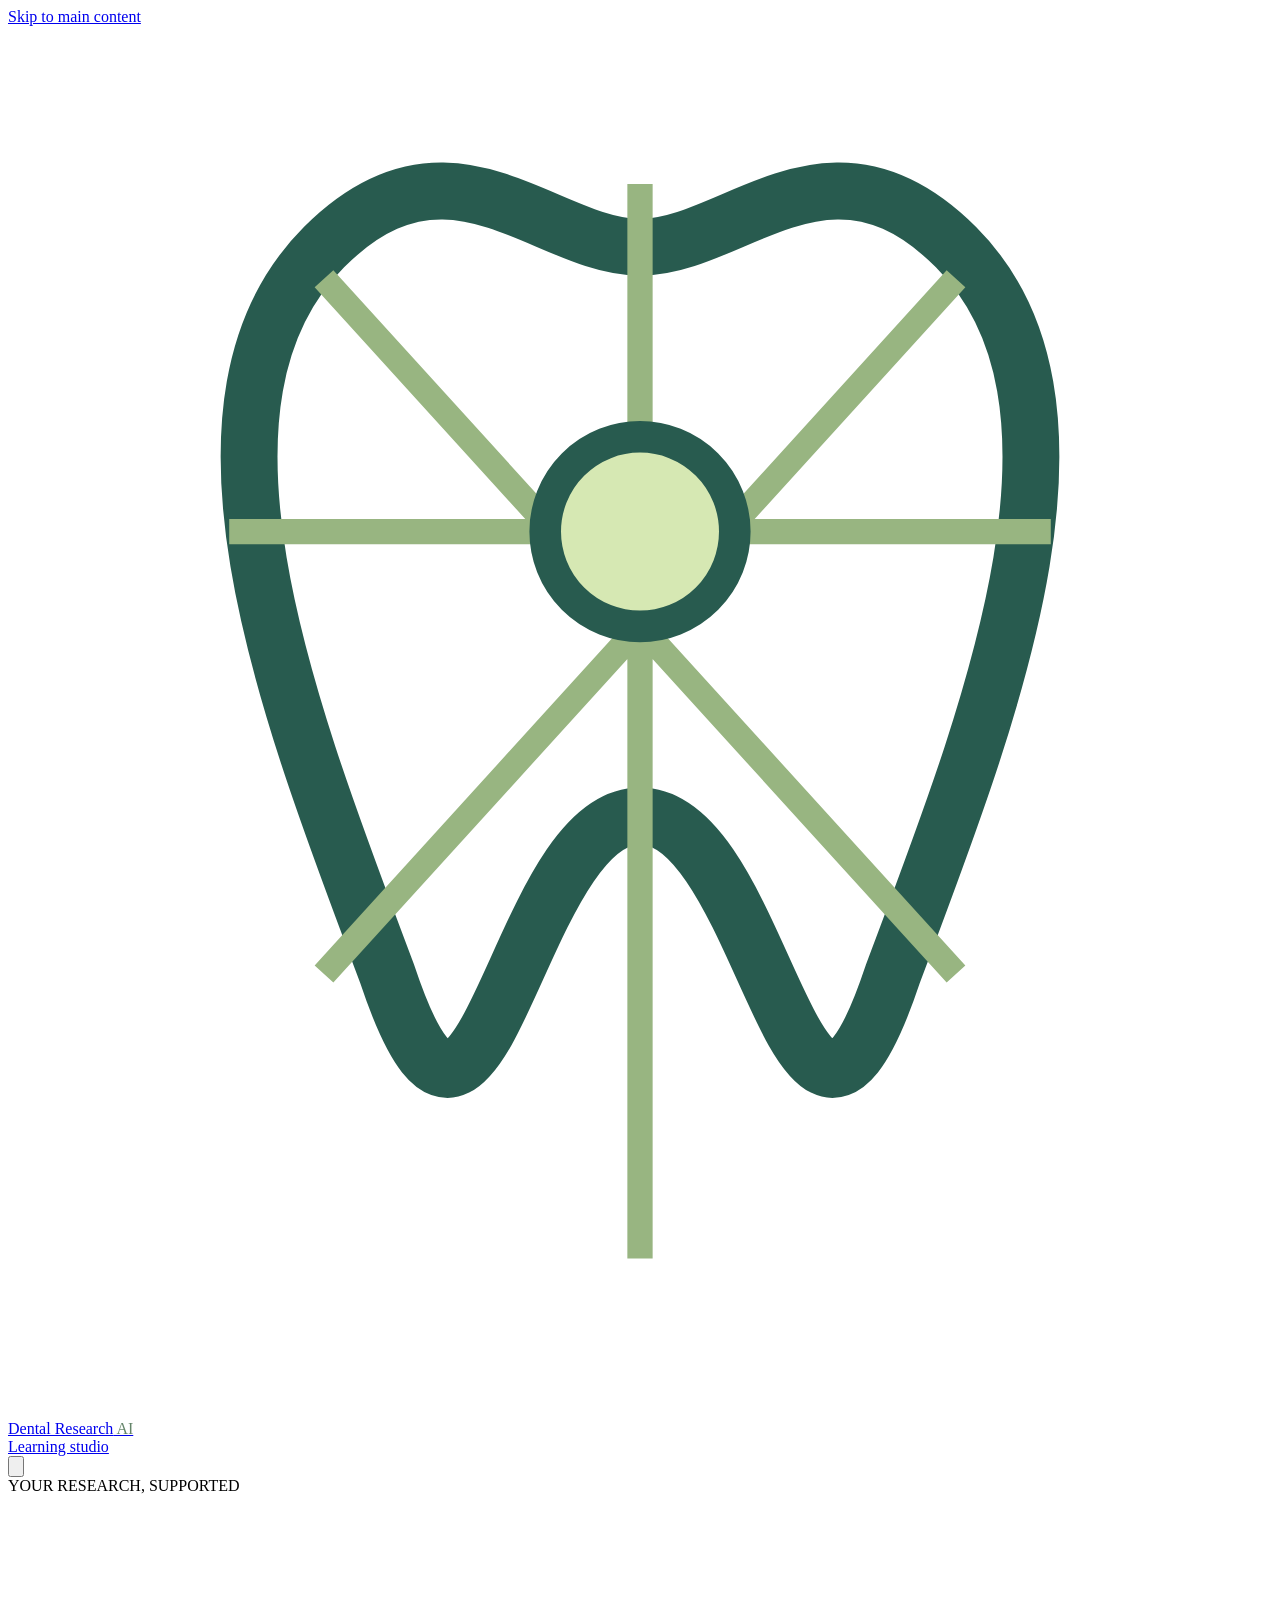
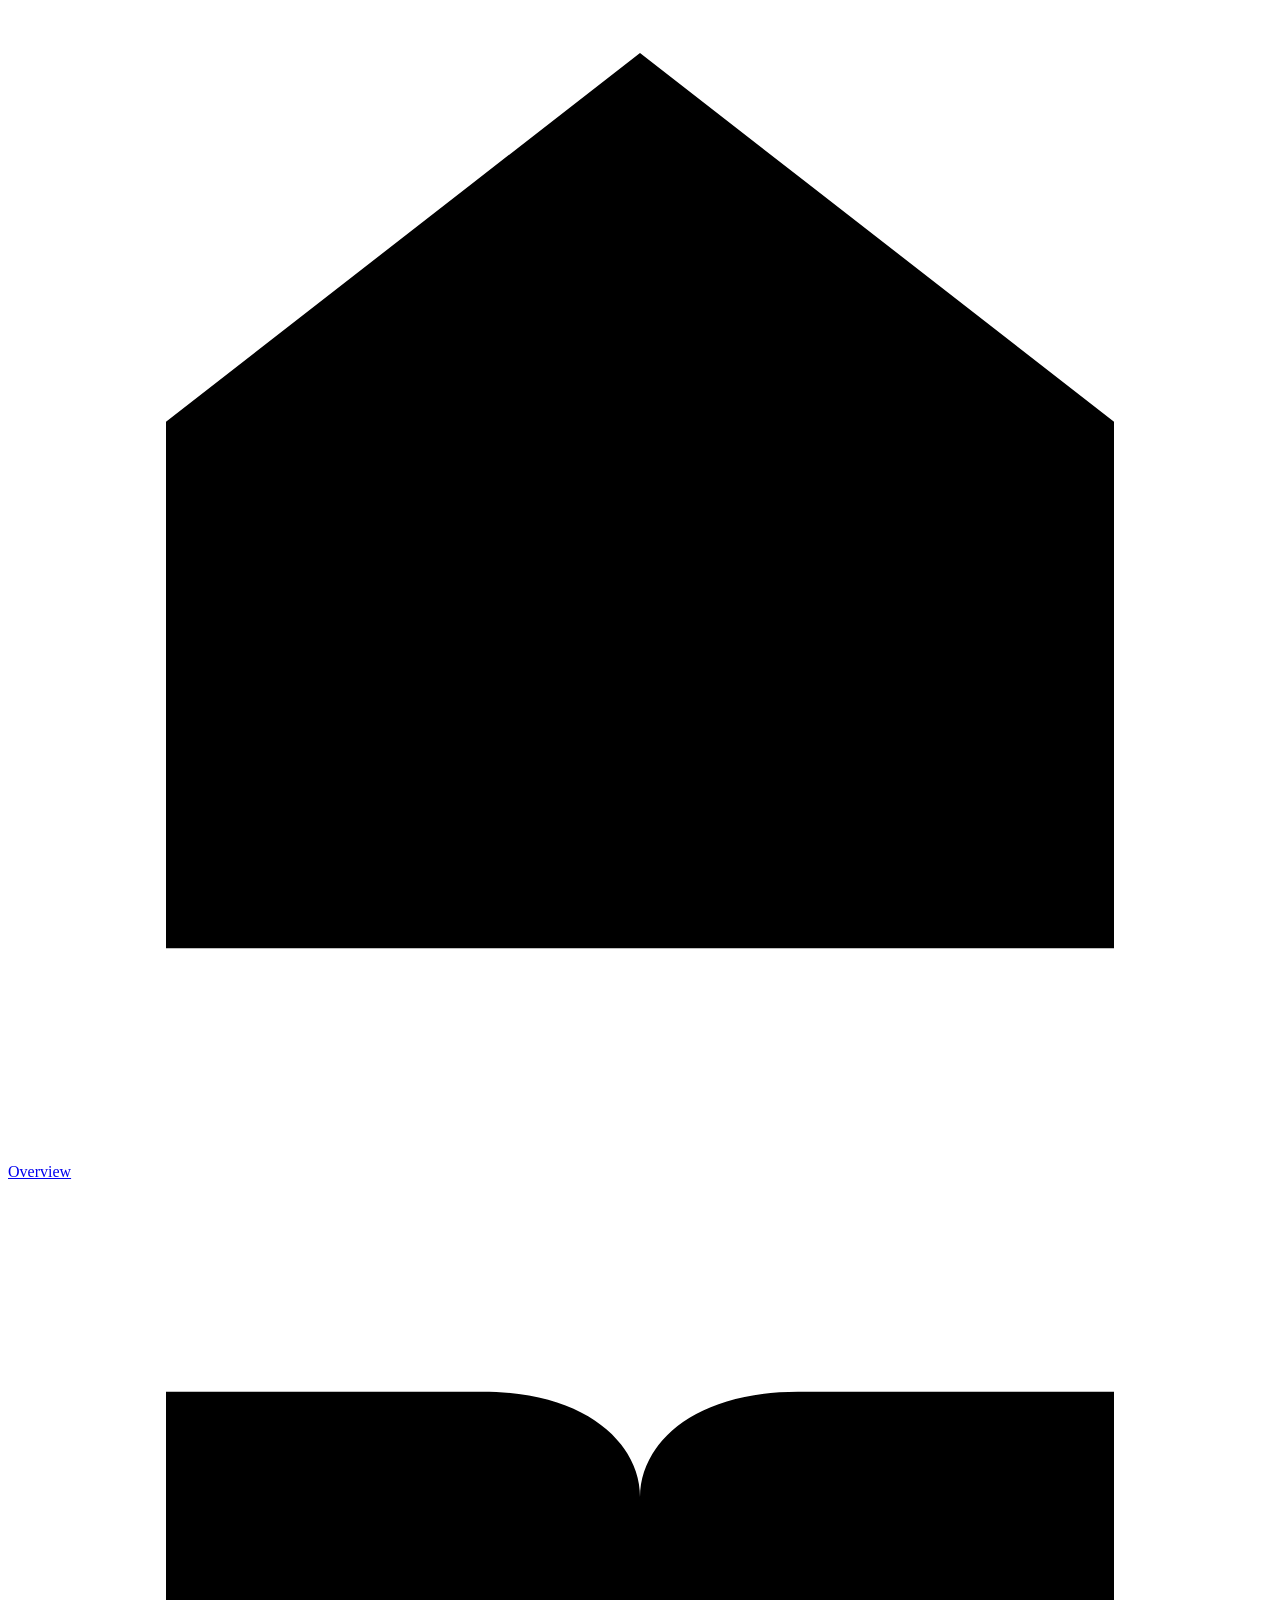
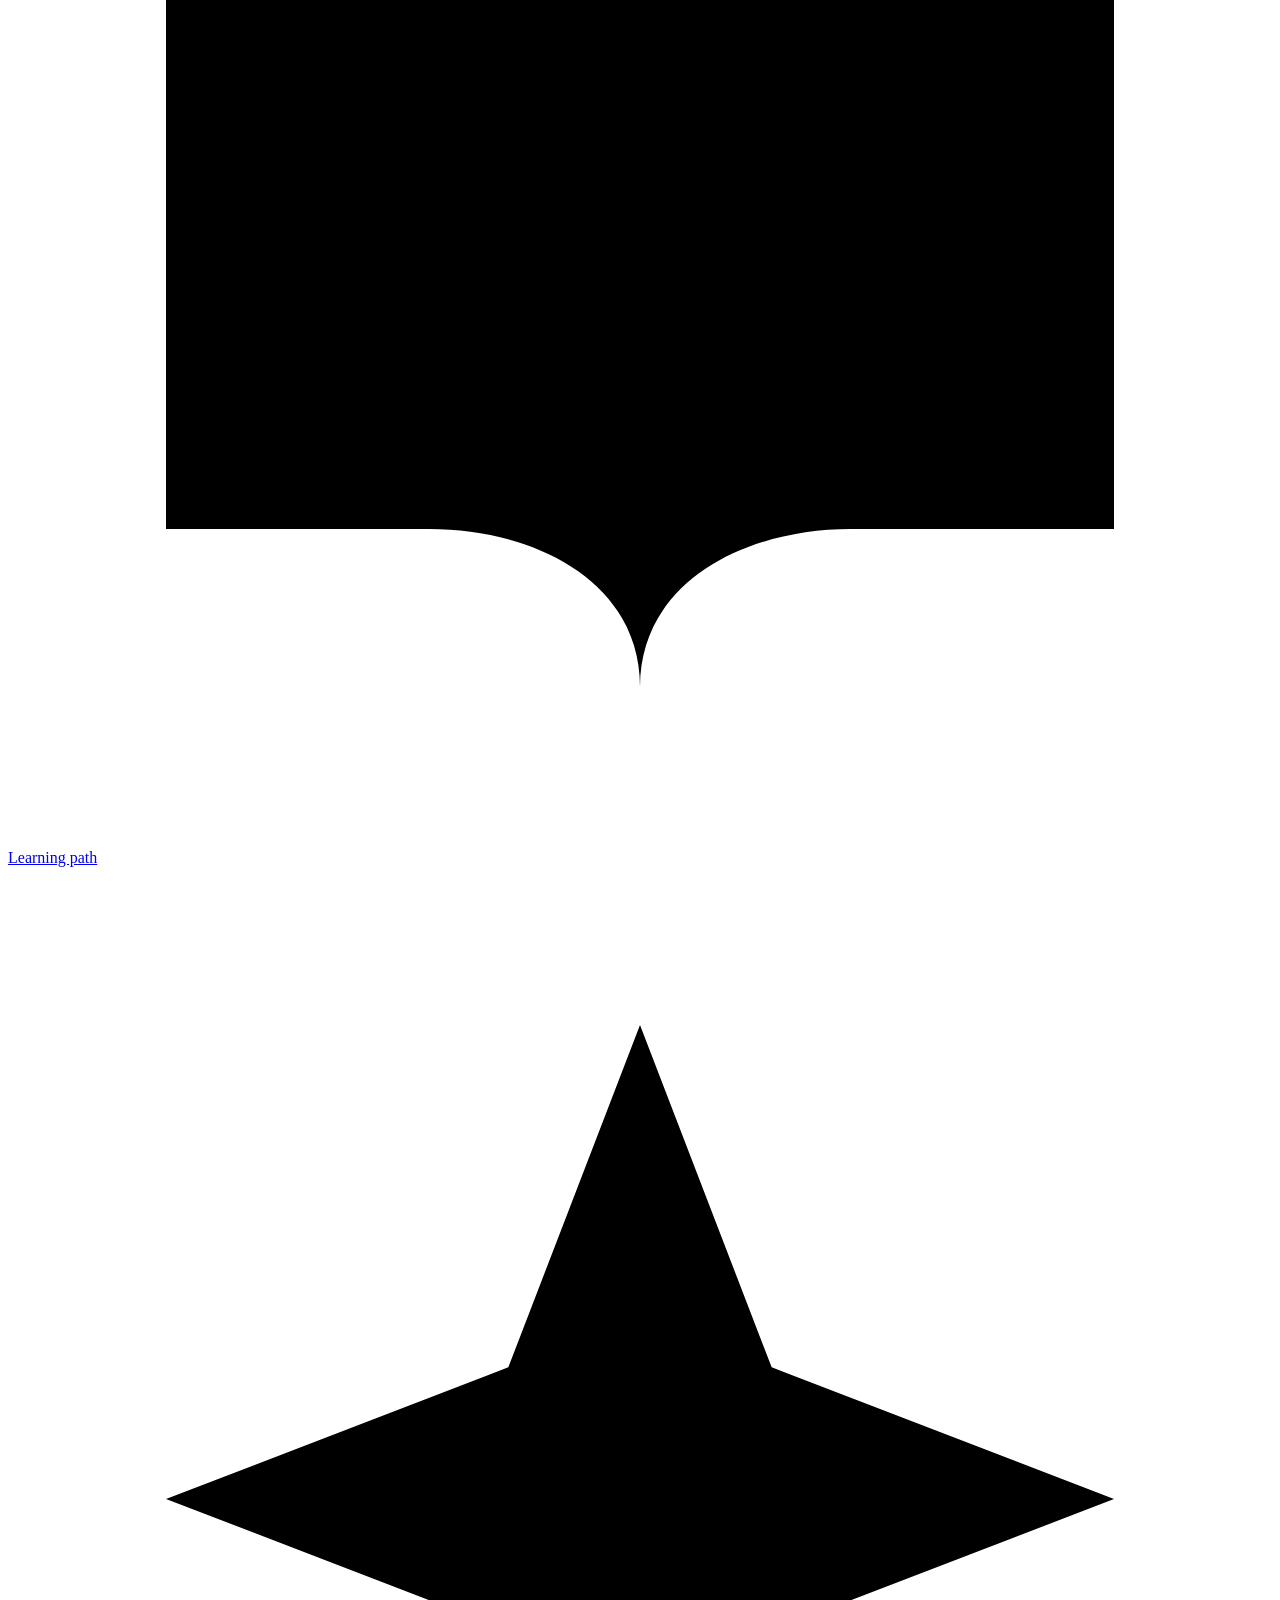
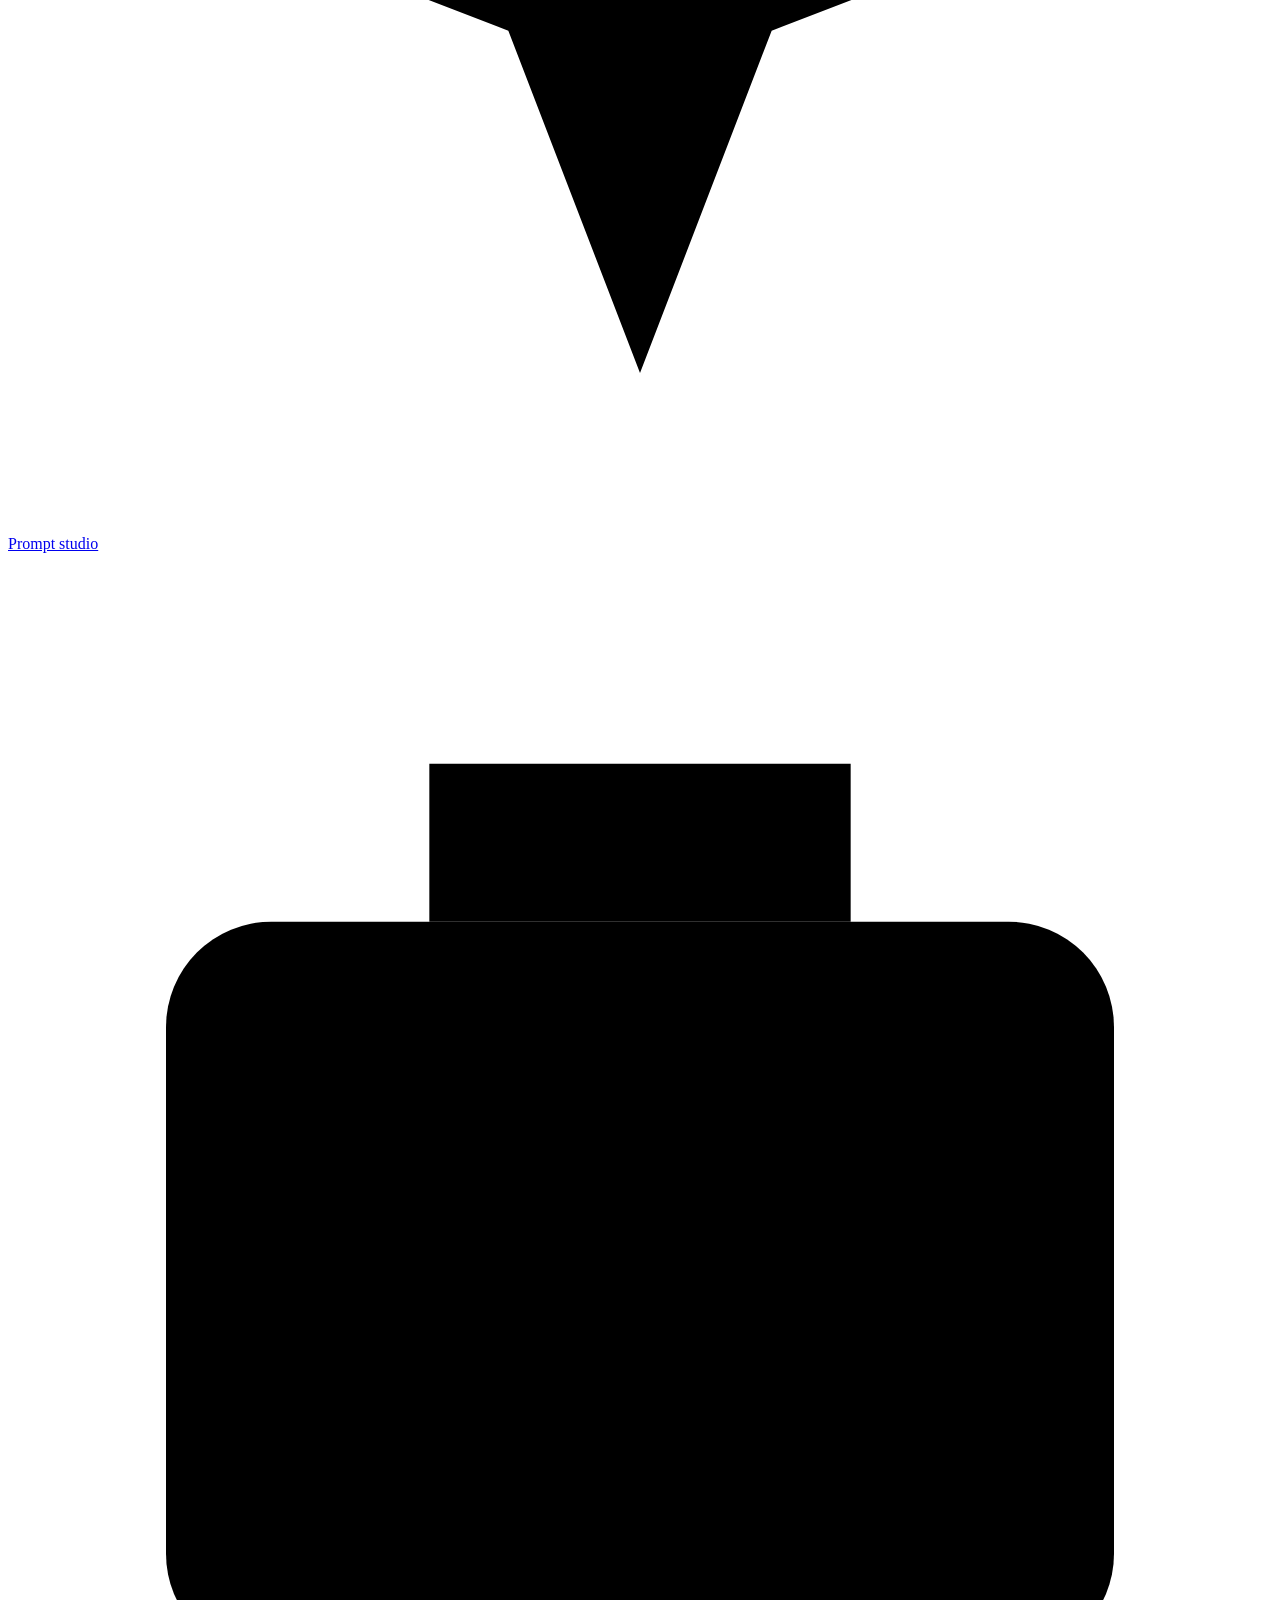
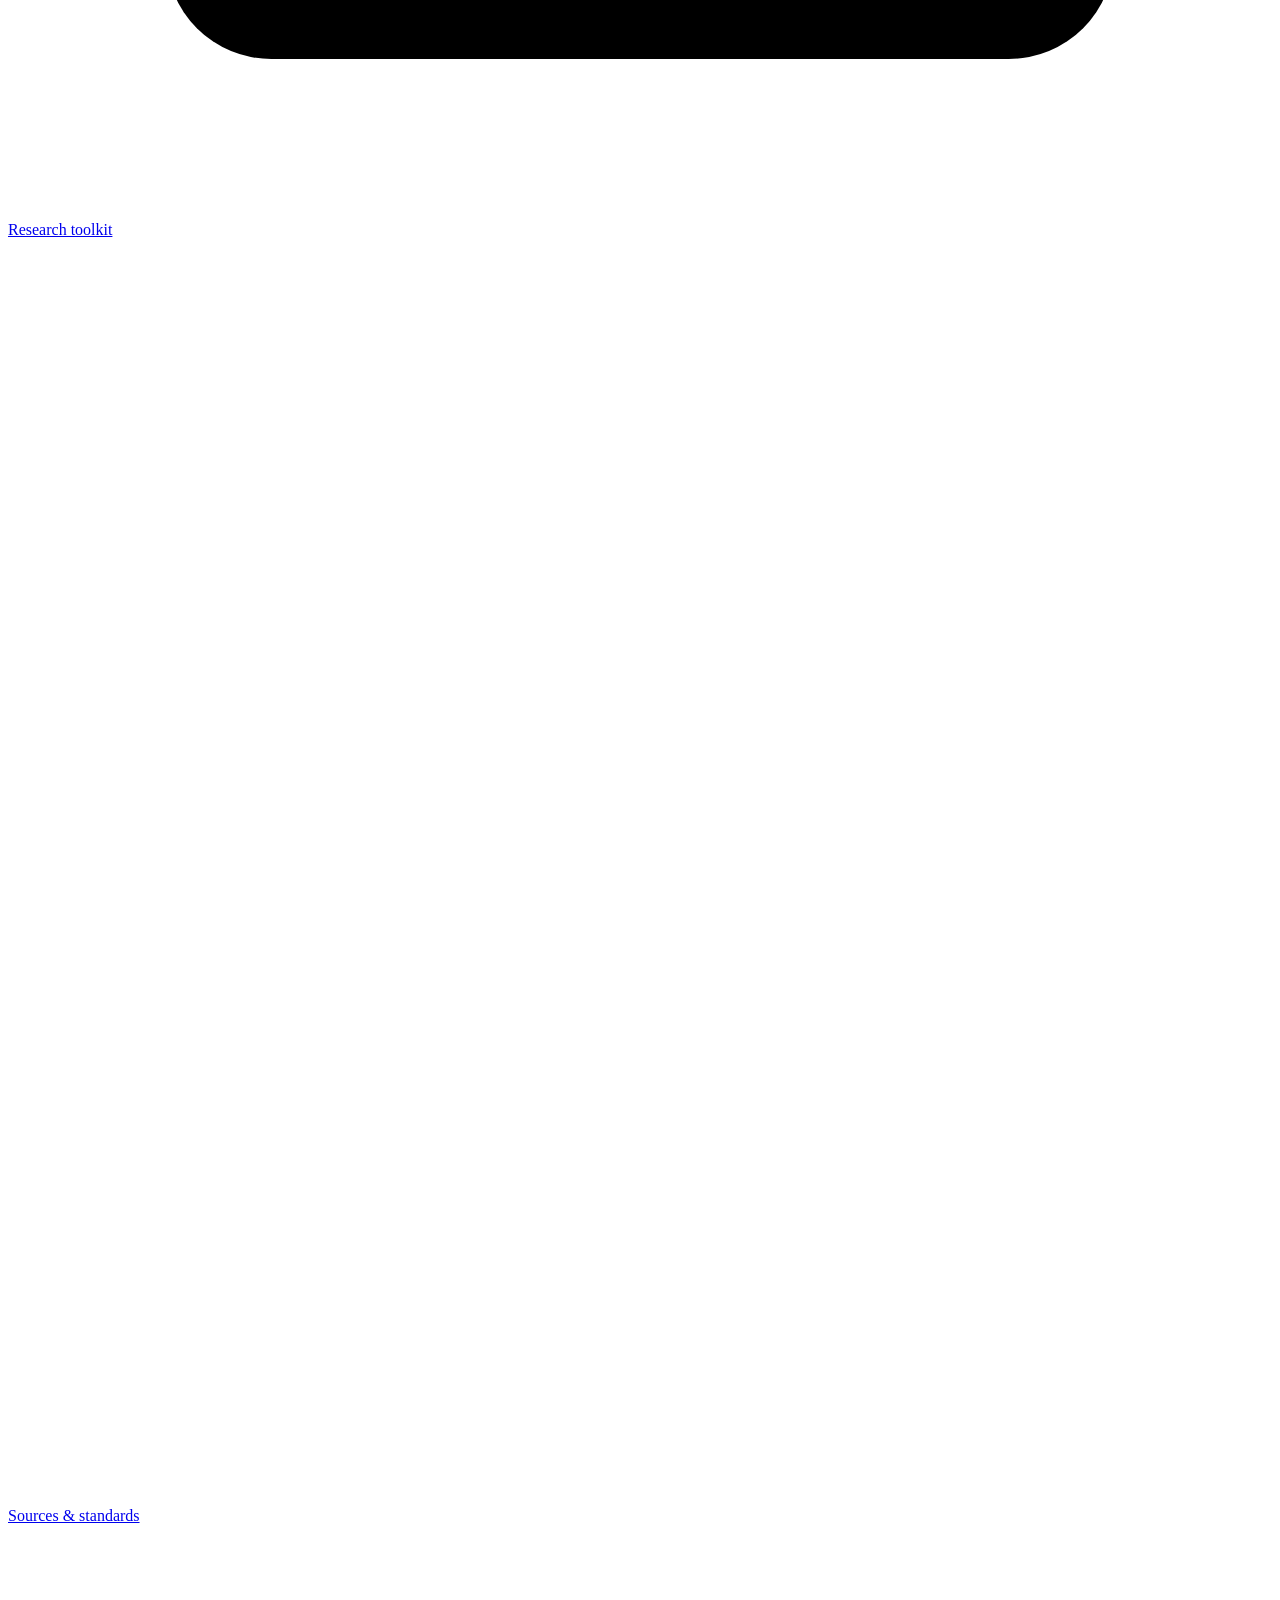
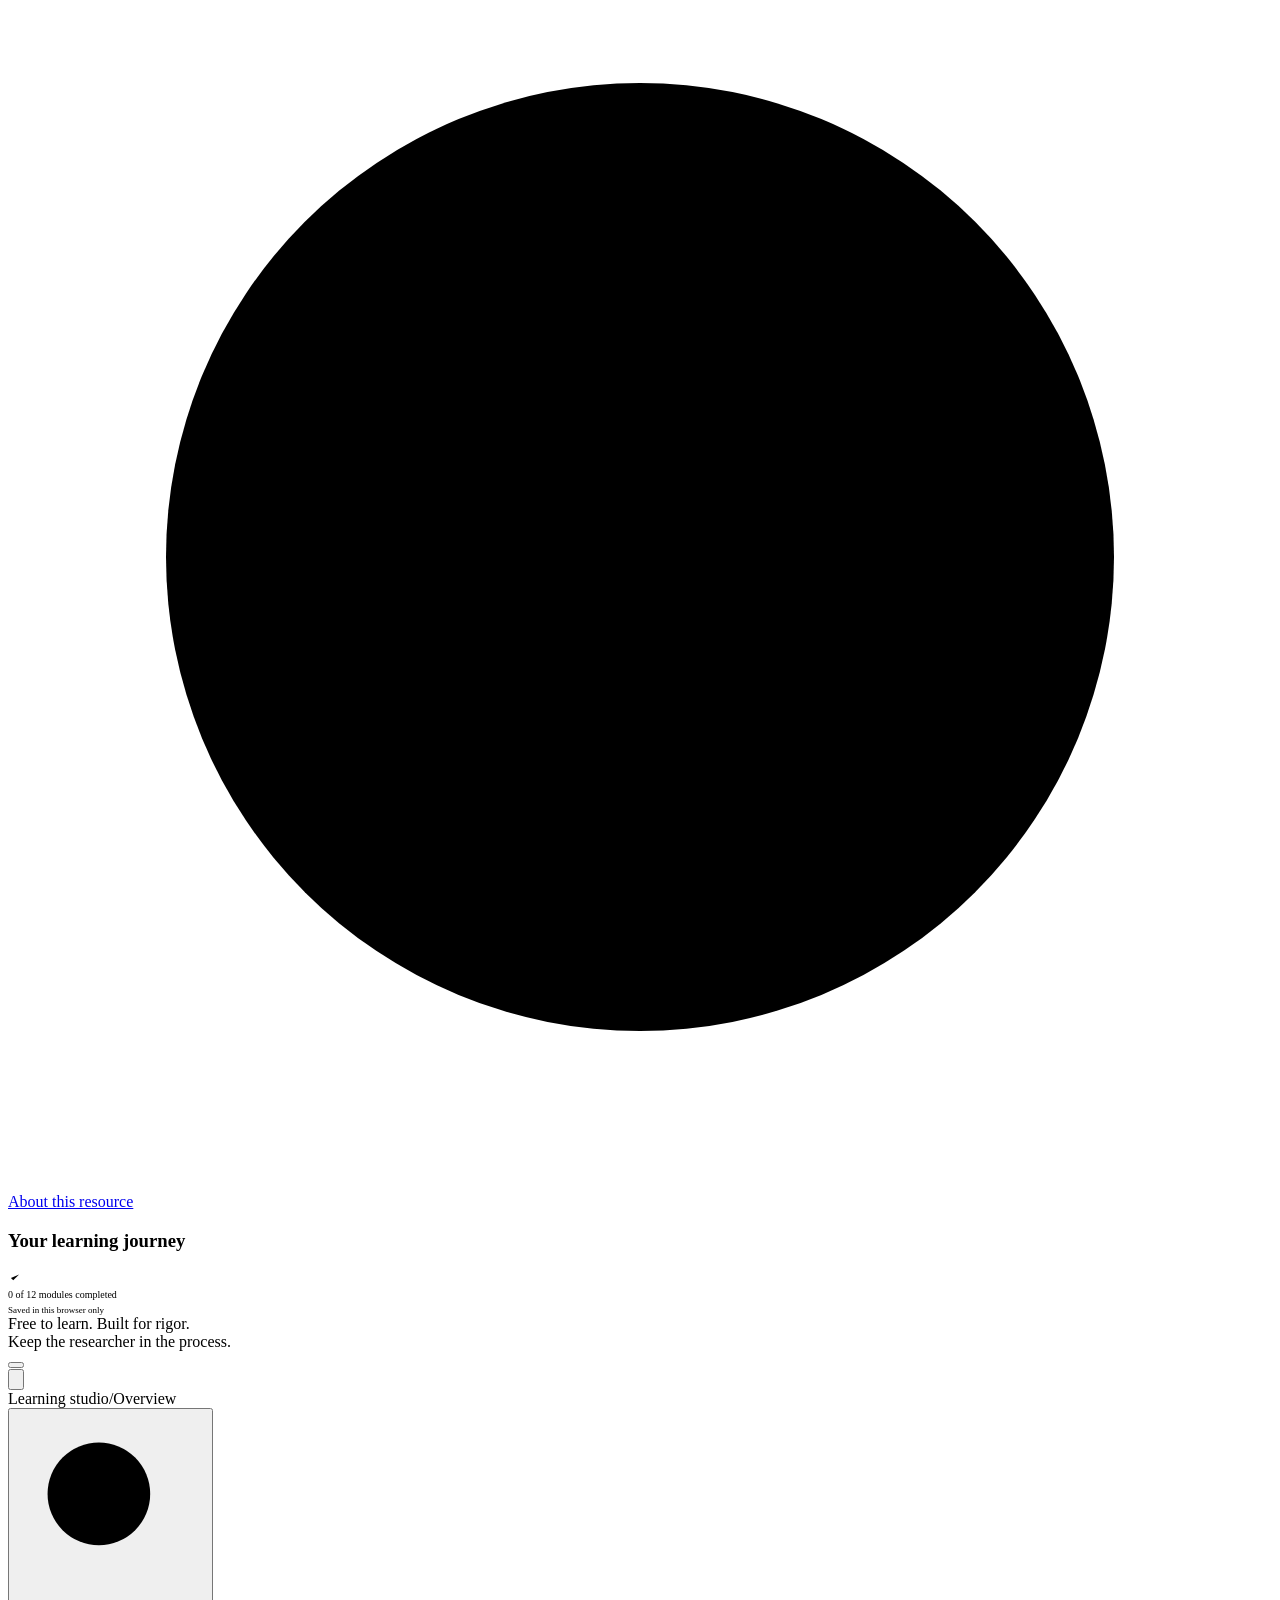
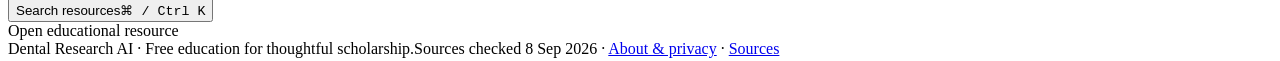
==== src/shell.html @ 7ae80bbe "Publish Dental Research AI learning website" ====
<!doctype html>
<html lang="en">
<head>
<meta charset="utf-8">
<meta name="viewport" content="width=device-width, initial-scale=1">
<meta name="description" content="Free practical education for dental researchers using AI responsibly: proposals, evidence, statistics, manuscripts, figures, publication, and conference presentations.">
<meta name="theme-color" content="#183e40">
<meta name="referrer" content="no-referrer">
<meta http-equiv="Content-Security-Policy" content="default-src 'none'; script-src 'unsafe-inline'; style-src 'unsafe-inline'; img-src data:; connect-src 'none'; font-src 'none'; object-src 'none'; base-uri 'none'; form-action 'none'">
<title>Dental Research AI · Free Research Learning</title>
<link rel="icon" href="data:image/svg+xml,%3Csvg xmlns='http://www.w3.org/2000/svg' viewBox='0 0 40 40'%3E%3Crect width='40' height='40' rx='10' fill='%23183e40'/%3E%3Cpath d='M11 10c4-4 6 0 9 0s5-4 9 0c4 5 0 13-2 19-2 6-4-4-7-4s-5 10-7 4c-2-6-6-14-2-19Z' fill='none' stroke='%23d6e8b3' stroke-width='2'/%3E%3C/svg%3E">
<style>/* SITE_STYLES */</style>
</head>
<body>
<a class="skip" href="#main">Skip to main content</a>
<aside class="sidebar" id="sidebar" aria-label="Main navigation">
 <div class="row between"><a class="brand" href="#home" aria-label="Dental Research AI home"><span class="brand-mark" aria-hidden="true"><svg viewBox="0 0 40 44" fill="none"><path d="M10 7c4-4 7 0 10 0s6-4 10 0c5 5 1 15-2 23-3 9-4-5-8-5s-5 14-8 5C9 22 5 12 10 7Z" stroke="#285b4f" stroke-width="1.8"/><path d="M7 16h26M20 5v34M10 8l20 22M30 8 10 30" stroke="#98b581" stroke-width=".8"/><circle cx="20" cy="16" r="3" fill="#d6e8b3" stroke="#285b4f" stroke-width="1"/></svg></span><span class="brand-name">Dental Research<span style="color:#638469"> AI</span><span class="brand-sub" style="display:block">Learning studio</span></span></a><button id="mobile-close" class="mobile-toggle" aria-label="Close navigation" style="align-self:start"><svg class="icon" viewBox="0 0 24 24" aria-hidden="true"><path d="m5 5 14 14M5 19 19 5"/></svg></button></div>
 <div class="nav-title">YOUR RESEARCH, SUPPORTED</div>
 <nav>
  <a class="nav-link" href="#home" data-page="home"><svg class="icon" viewBox="0 0 24 24" aria-hidden="true"><path d="m3 10 9-7 9 7v10H3zM9 20v-7h6v7"/></svg>Overview</a>
  <a class="nav-link" href="#learn" data-page="learn"><svg class="icon" viewBox="0 0 24 24" aria-hidden="true"><path d="M3 4h6c2 0 3 1 3 2v15c0-2-2-3-4-3H3zm18 0h-6c-2 0-3 1-3 2v15c0-2 2-3 4-3h5z"/></svg>Learning path</a>
  <a class="nav-link" href="#prompts" data-page="prompts"><svg class="icon" viewBox="0 0 24 24" aria-hidden="true"><path d="m12 3 2.5 6.5L21 12l-6.5 2.5L12 21l-2.5-6.5L3 12l6.5-2.5z"/></svg>Prompt studio</a>
  <a class="nav-link" href="#toolkit" data-page="toolkit"><svg class="icon" viewBox="0 0 24 24" aria-hidden="true"><rect x="3" y="7" width="18" height="14" rx="2"/><path d="M8 7V4h8v3M3 12h18M9 12v3h6v-3"/></svg>Research toolkit</a>
  <a class="nav-link" href="#sources" data-page="sources"><svg class="icon" viewBox="0 0 24 24" aria-hidden="true"><path d="M4 4v16m5-16v16m4-16v16m4-15 4 14M2 21h20"/></svg>Sources & standards</a>
  <a class="nav-link" href="#about" data-page="about"><svg class="icon" viewBox="0 0 24 24" aria-hidden="true"><circle cx="12" cy="12" r="9"/><path d="M12 11v6M12 7h.01"/></svg>About this resource</a>
 </nav>
 <div class="sidebar-bottom"><div class="progress-box"><div class="row between"><h3>Your learning journey</h3><svg class="icon" style="width:14px;height:14px" viewBox="0 0 24 24" aria-hidden="true"><path d="m5 12 4 4L19 6"/></svg></div><div id="progress-track" class="progress-track" role="progressbar" aria-label="Learning progress" aria-valuemin="0" aria-valuemax="12" aria-valuenow="0"><div id="progress-fill" class="progress-fill" style="width:0%"></div></div><div class="small" id="progress-value" style="font-size:10px">0 of 12 modules completed</div><div class="muted" id="progress-note" style="font-size:9px;margin-top:5px">Saved in this browser only</div></div><div class="sidebar-note">Free to learn. Built for rigor.<br>Keep the researcher in the process.</div></div>
</aside>
<button class="scrim" id="scrim" tabindex="-1" aria-label="Close navigation"></button>
<div class="app" id="app"><header class="topbar"><div class="header-start"><button class="mobile-toggle" id="mobile-toggle" aria-label="Open navigation" aria-controls="sidebar" aria-expanded="false"><svg class="icon" viewBox="0 0 24 24" aria-hidden="true"><path d="M4 6h16M4 12h16M4 18h16"/></svg></button><div class="breadcrumb"><span>Learning studio</span><span>/</span><span id="breadcrumb-current">Overview</span></div></div><div class="header-tools"><button class="search-trigger" id="open-search" aria-label="Search all lessons and tools"><svg class="icon" viewBox="0 0 24 24" aria-hidden="true"><circle cx="10.5" cy="10.5" r="6.5"/><path d="m16 16 5 5"/></svg><span>Search resources</span><kbd aria-hidden="true">⌘ / Ctrl K</kbd></button><div class="open-label"><span class="status-dot"></span>Open educational resource</div></div></header><main class="main" id="main" tabindex="-1"><noscript><div class="noscript"><h1>Dental Research AI</h1><p>This free learning website covers responsible AI use across dental research. Enable JavaScript to open the 12 lessons and local tools; no AI service or account is required.</p><p>Core principles: verify claims and references, protect confidential information, preserve actual data and research images, document AI use, and keep humans accountable.</p><p>Start with <a href="https://www.icmje.org/recommendations/browse/artificial-intelligence/">ICMJE AI guidance</a> and the <a href="https://www.equator-network.org/">EQUATOR reporting guideline finder</a>.</p></div></noscript></main><footer class="footer"><span>Dental Research AI · Free education for thoughtful scholarship.</span><span>Sources checked 8 Sep 2026 · <a href="#about">About & privacy</a> · <a href="#sources">Sources</a></span></footer></div>
<dialog class="dialog" id="search-dialog" aria-label="Search lessons and research tools"><div class="dialog-head"><svg class="icon" viewBox="0 0 24 24" aria-hidden="true"><circle cx="10.5" cy="10.5" r="6.5"/><path d="m16 16 5 5"/></svg><label class="sr-only" for="global-search">Search lessons and tools</label><input id="global-search" type="search" placeholder="Search lessons, prompts, and tools…" autocomplete="off"><button id="close-search" class="icon-button" aria-label="Close search"><svg class="icon" viewBox="0 0 24 24" aria-hidden="true"><path d="m5 5 14 14M5 19 19 5"/></svg></button></div><div class="search-results" id="search-results"></div><div class="dialog-foot"><span id="search-count" aria-live="polite"></span> · Press Escape to close</div></dialog>
<div class="toast" id="toast" role="status" aria-live="polite"></div>
<script>/* SITE_CONTENT */</script>
<script>/* SITE_APP */</script>
</body>
</html>
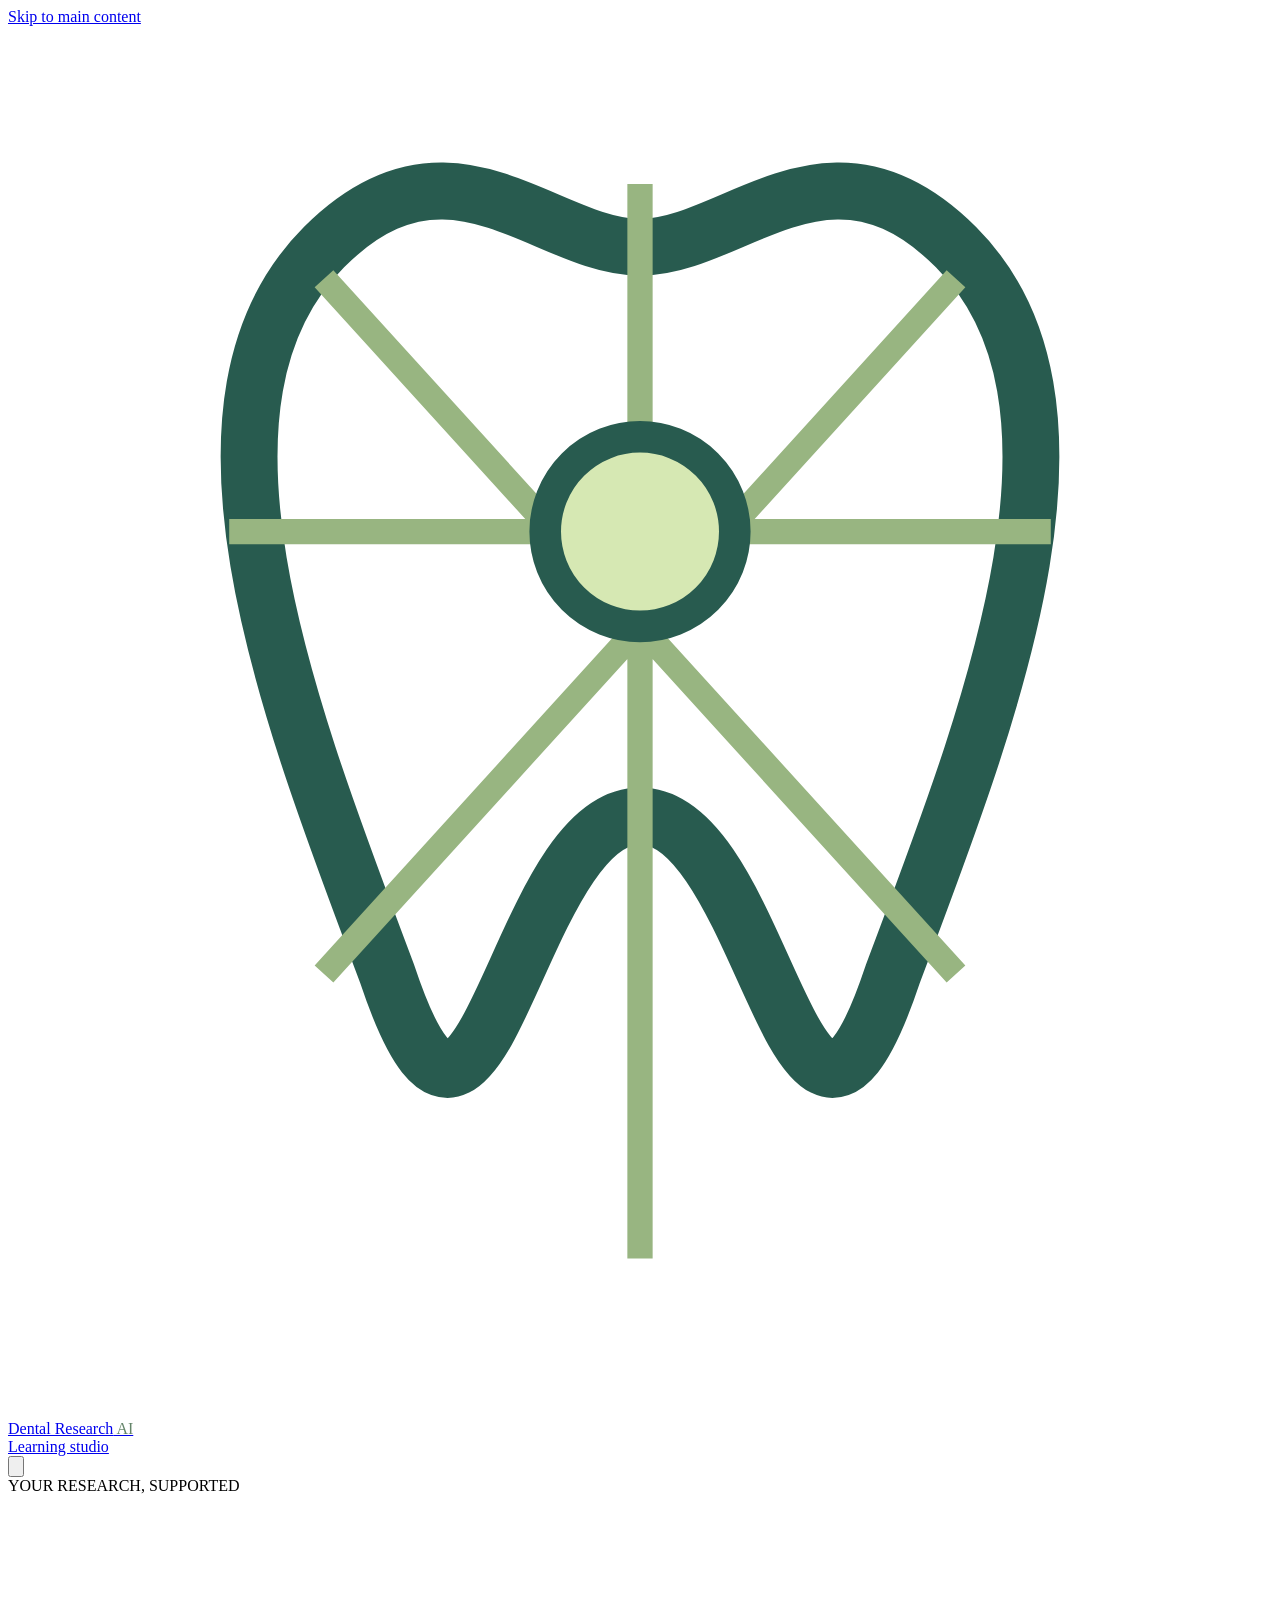
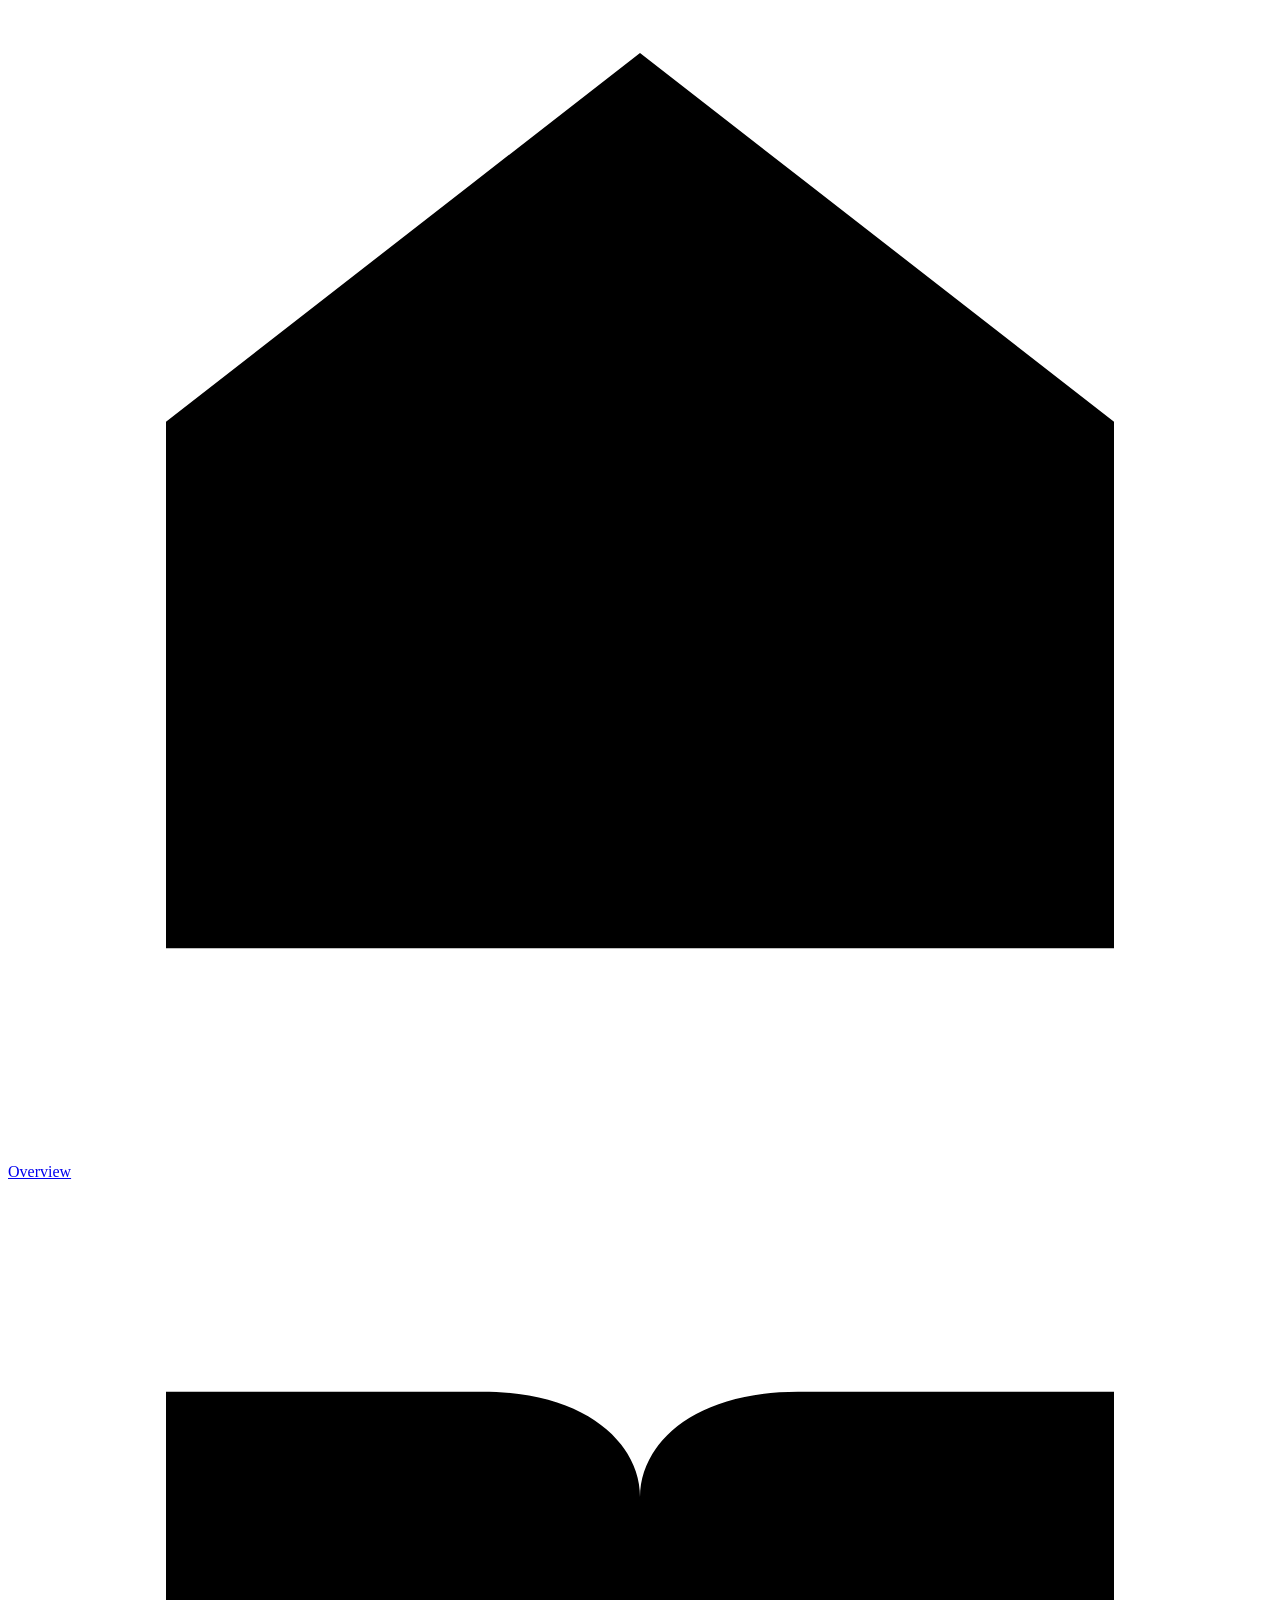
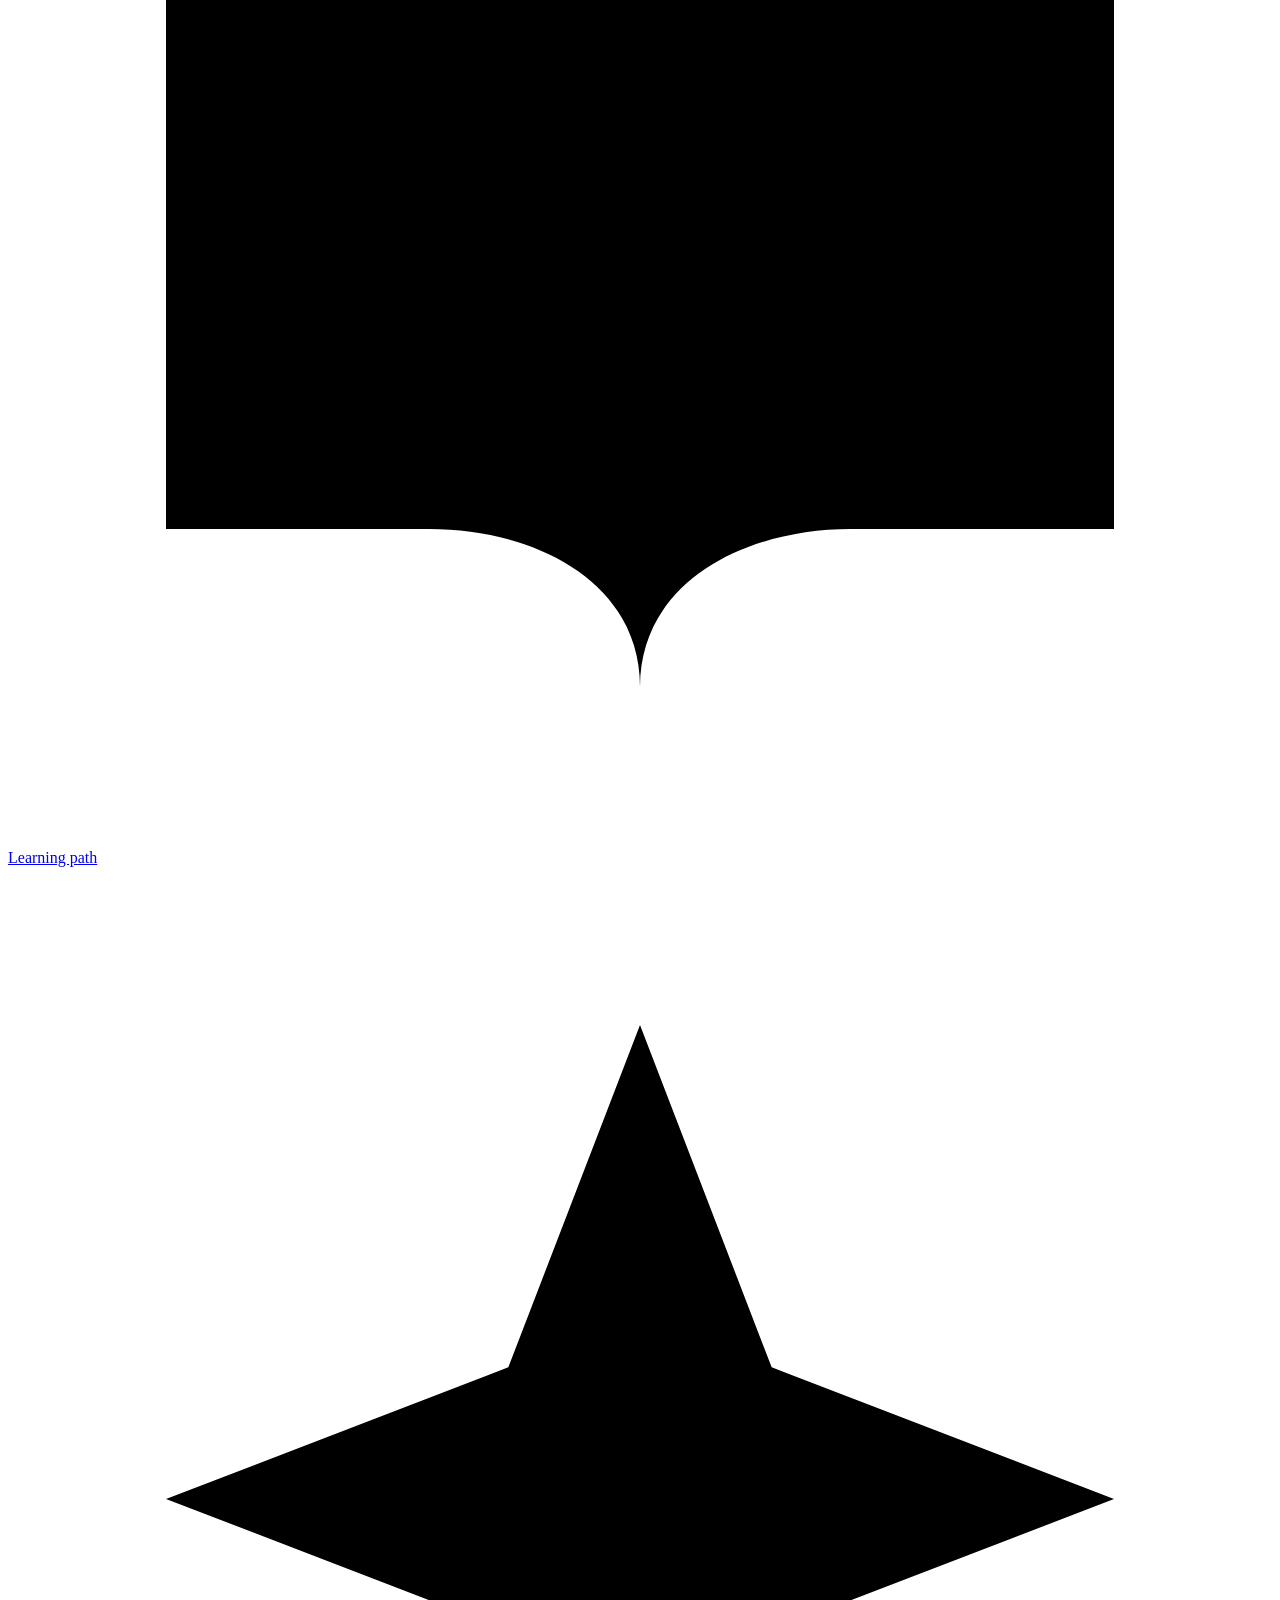
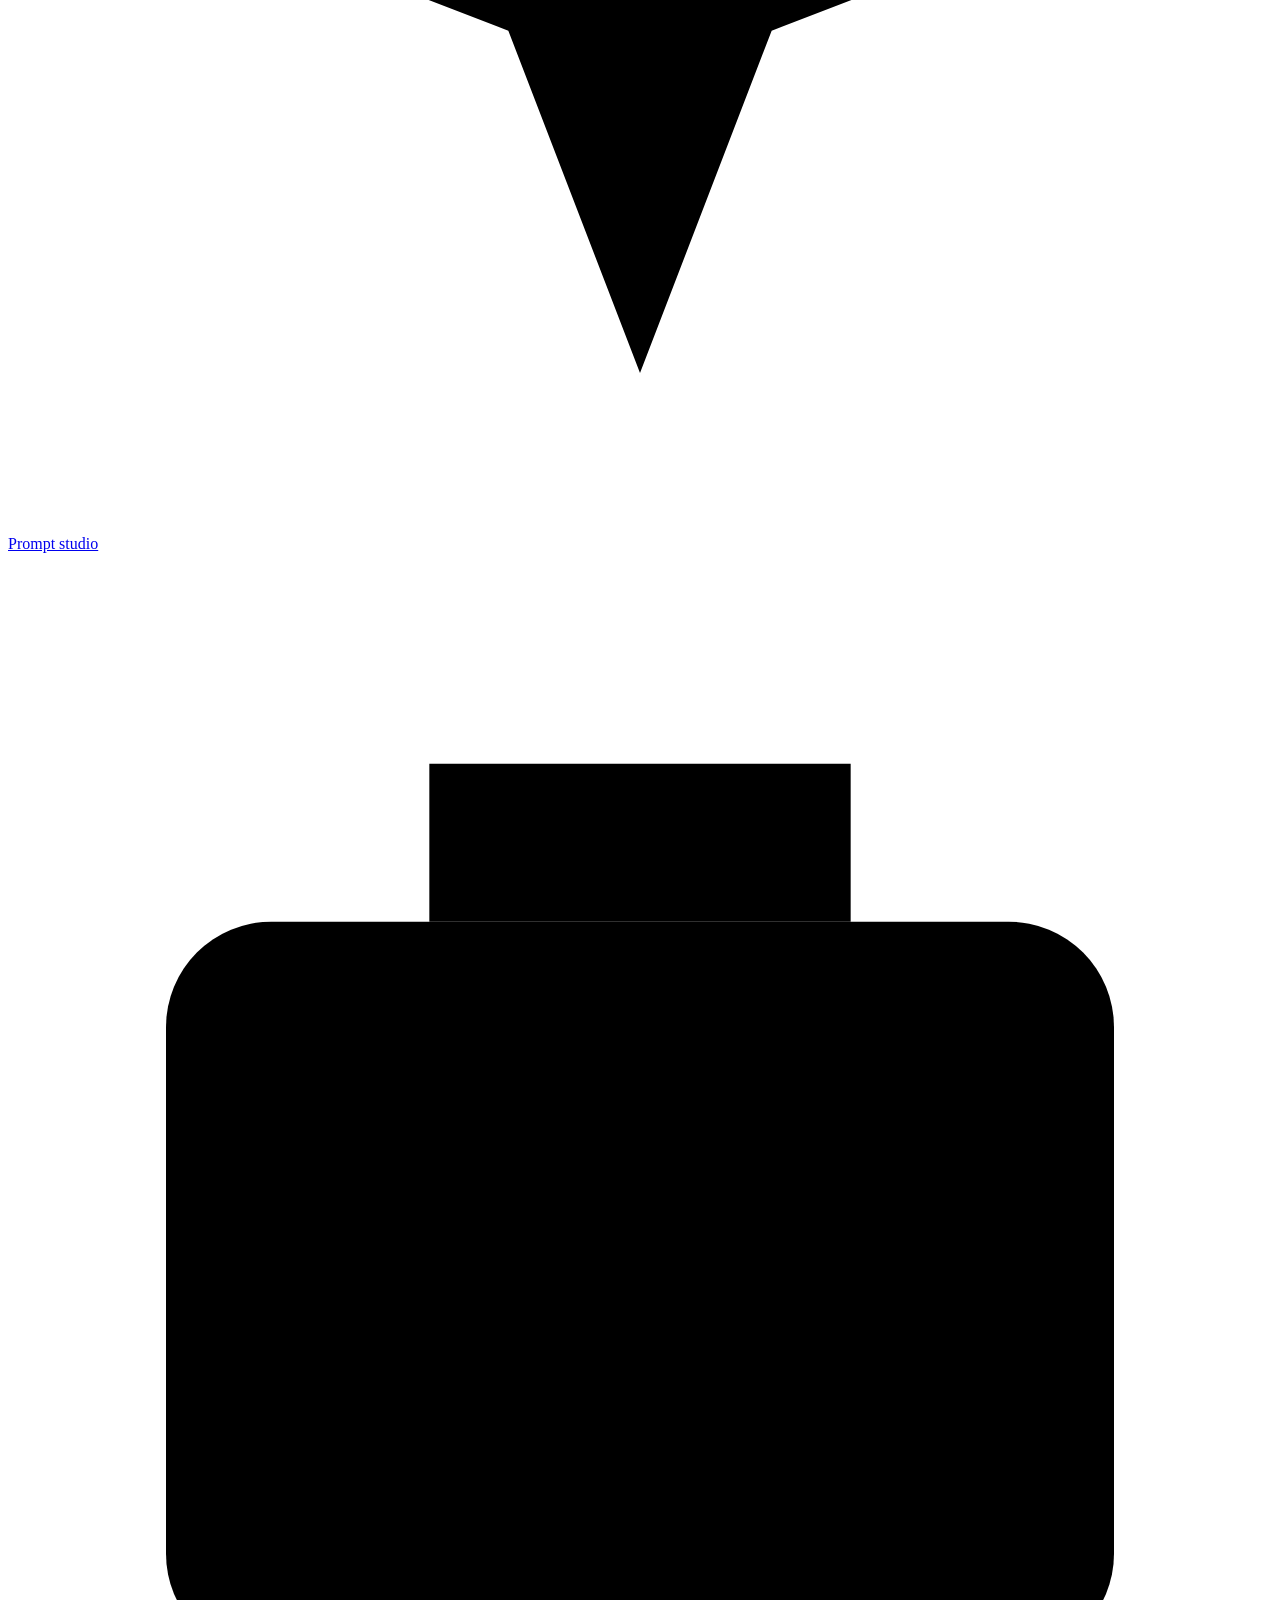
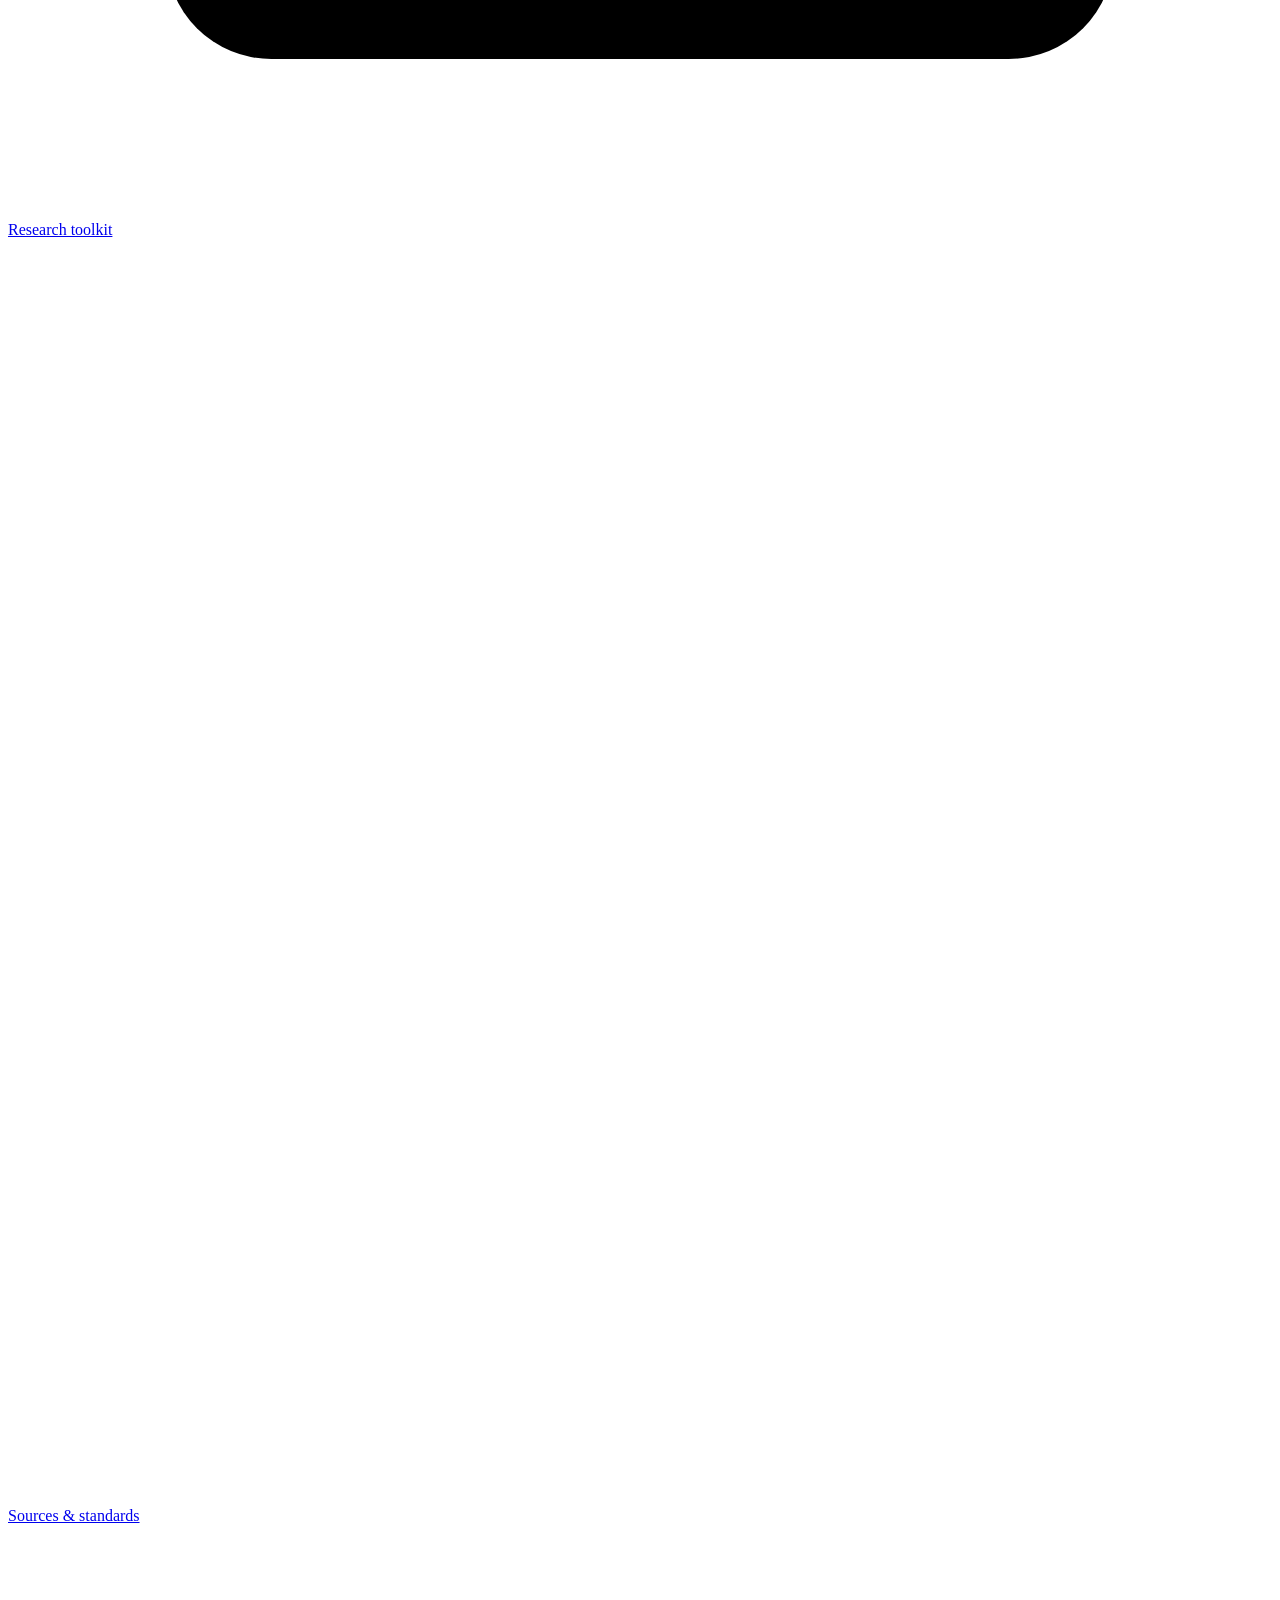
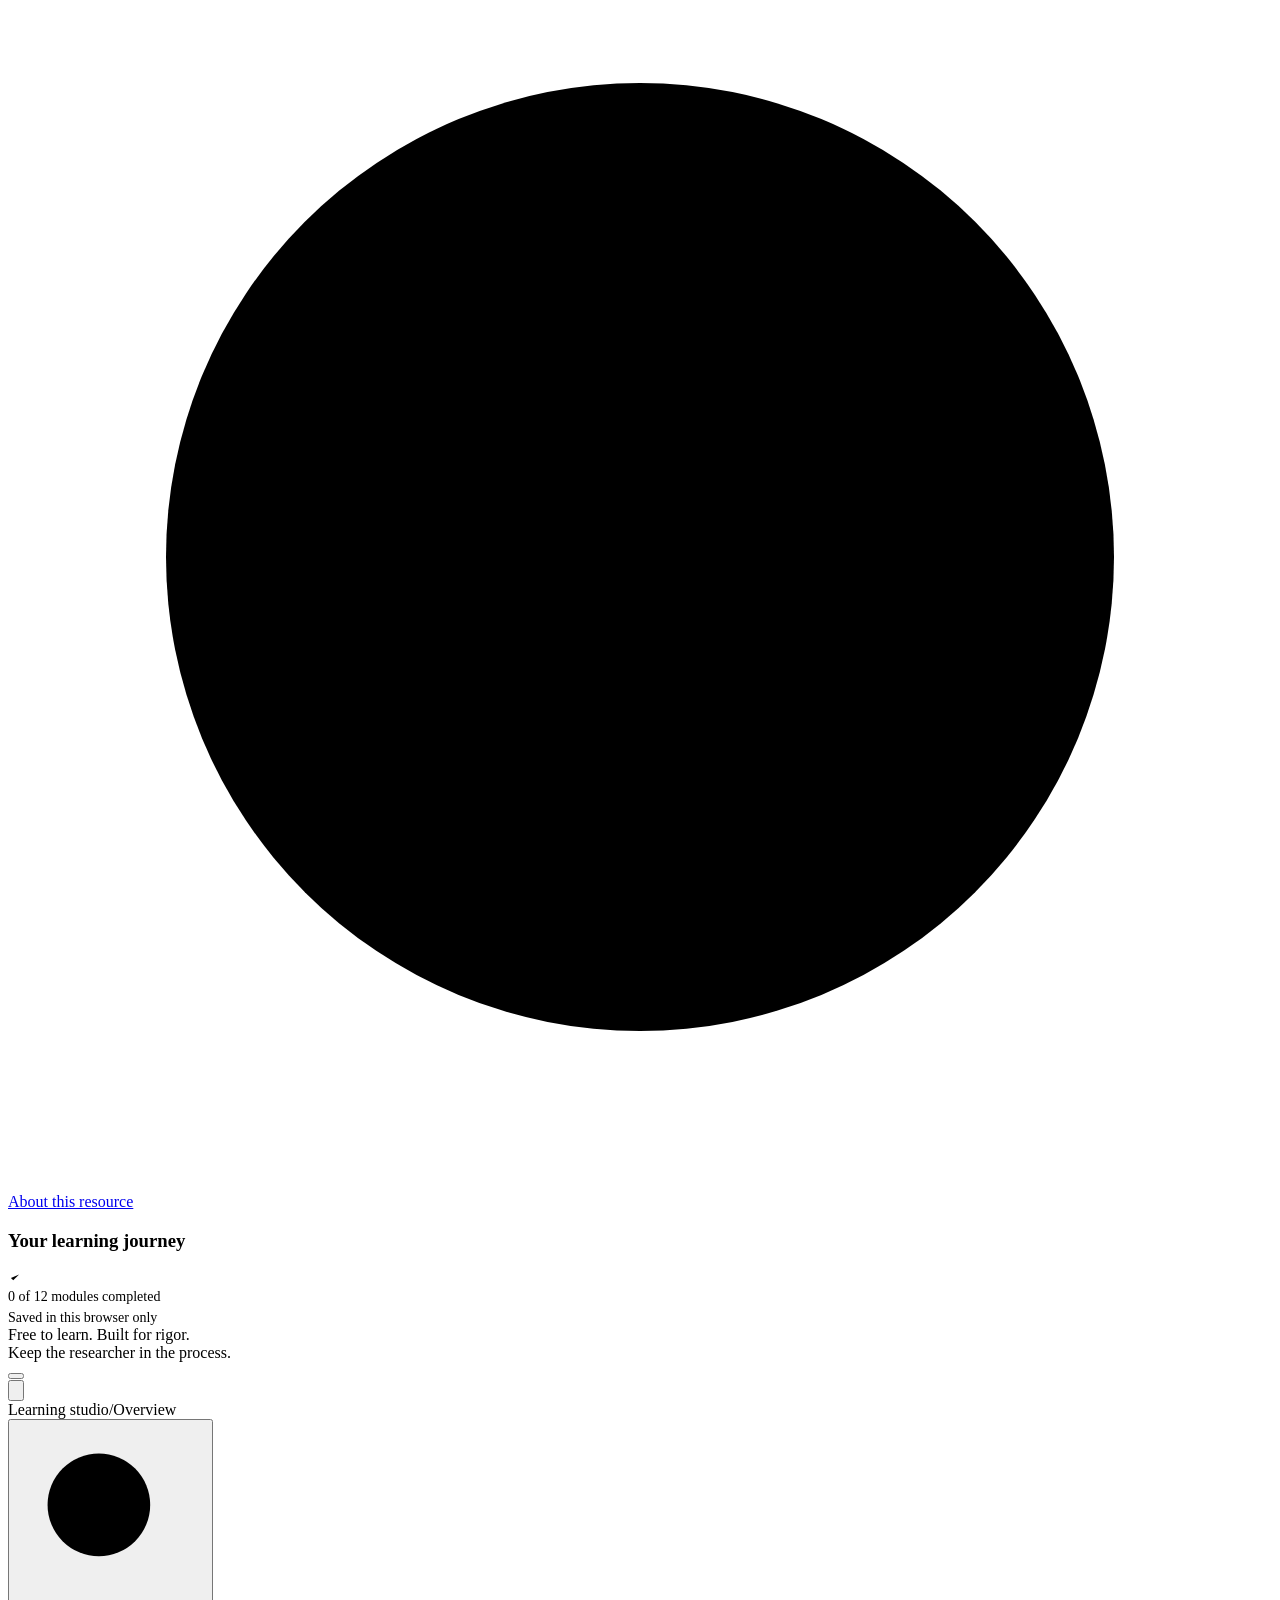
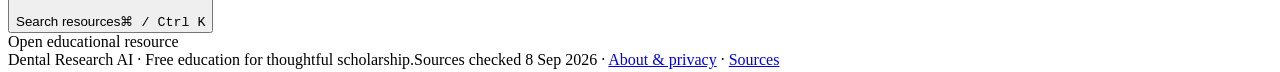
==== commit 807d970c: "Improve readability, add 24 worked examples and Excel worksheets, expand AI disclosure" ====
--- a/src/shell.html
+++ b/src/shell.html
@@ -1,4 +1,28 @@
 <!doctype html>
+<!--
+MIT License
+
+Copyright (c) 2026 WSLINMSAI
+
+Permission is hereby granted, free of charge, to any person obtaining a copy
+of this software and associated documentation files (the "Software"), to deal
+in the Software without restriction, including without limitation the rights
+to use, copy, modify, merge, publish, distribute, sublicense, and/or sell
+copies of the Software, and to permit persons to whom the Software is
+furnished to do so, subject to the following conditions:
+
+The above copyright notice and this permission notice shall be included in all
+copies or substantial portions of the Software.
+
+THE SOFTWARE IS PROVIDED "AS IS", WITHOUT WARRANTY OF ANY KIND, EXPRESS OR
+IMPLIED, INCLUDING BUT NOT LIMITED TO THE WARRANTIES OF MERCHANTABILITY,
+FITNESS FOR A PARTICULAR PURPOSE AND NONINFRINGEMENT. IN NO EVENT SHALL THE
+AUTHORS OR COPYRIGHT HOLDERS BE LIABLE FOR ANY CLAIM, DAMAGES OR OTHER
+LIABILITY, WHETHER IN AN ACTION OF CONTRACT, TORT OR OTHERWISE, ARISING FROM,
+OUT OF OR IN CONNECTION WITH THE SOFTWARE OR THE USE OR OTHER DEALINGS IN THE
+SOFTWARE.
+-->
+
 <html lang="en">
 <head>
 <meta charset="utf-8">
@@ -24,13 +48,15 @@
   <a class="nav-link" href="#sources" data-page="sources"><svg class="icon" viewBox="0 0 24 24" aria-hidden="true"><path d="M4 4v16m5-16v16m4-16v16m4-15 4 14M2 21h20"/></svg>Sources & standards</a>
   <a class="nav-link" href="#about" data-page="about"><svg class="icon" viewBox="0 0 24 24" aria-hidden="true"><circle cx="12" cy="12" r="9"/><path d="M12 11v6M12 7h.01"/></svg>About this resource</a>
  </nav>
- <div class="sidebar-bottom"><div class="progress-box"><div class="row between"><h3>Your learning journey</h3><svg class="icon" style="width:14px;height:14px" viewBox="0 0 24 24" aria-hidden="true"><path d="m5 12 4 4L19 6"/></svg></div><div id="progress-track" class="progress-track" role="progressbar" aria-label="Learning progress" aria-valuemin="0" aria-valuemax="12" aria-valuenow="0"><div id="progress-fill" class="progress-fill" style="width:0%"></div></div><div class="small" id="progress-value" style="font-size:10px">0 of 12 modules completed</div><div class="muted" id="progress-note" style="font-size:9px;margin-top:5px">Saved in this browser only</div></div><div class="sidebar-note">Free to learn. Built for rigor.<br>Keep the researcher in the process.</div></div>
+ <div class="sidebar-bottom"><div class="progress-box"><div class="row between"><h3>Your learning journey</h3><svg class="icon" style="width:14px;height:14px" viewBox="0 0 24 24" aria-hidden="true"><path d="m5 12 4 4L19 6"/></svg></div><div id="progress-track" class="progress-track" role="progressbar" aria-label="Learning progress" aria-valuemin="0" aria-valuemax="12" aria-valuenow="0"><div id="progress-fill" class="progress-fill" style="width:0%"></div></div><div class="small" id="progress-value" style="font-size:0.875rem">0 of 12 modules completed</div><div class="muted" id="progress-note" style="font-size:0.875rem;margin-top:5px">Saved in this browser only</div></div><div class="sidebar-note">Free to learn. Built for rigor.<br>Keep the researcher in the process.</div></div>
 </aside>
 <button class="scrim" id="scrim" tabindex="-1" aria-label="Close navigation"></button>
 <div class="app" id="app"><header class="topbar"><div class="header-start"><button class="mobile-toggle" id="mobile-toggle" aria-label="Open navigation" aria-controls="sidebar" aria-expanded="false"><svg class="icon" viewBox="0 0 24 24" aria-hidden="true"><path d="M4 6h16M4 12h16M4 18h16"/></svg></button><div class="breadcrumb"><span>Learning studio</span><span>/</span><span id="breadcrumb-current">Overview</span></div></div><div class="header-tools"><button class="search-trigger" id="open-search" aria-label="Search all lessons and tools"><svg class="icon" viewBox="0 0 24 24" aria-hidden="true"><circle cx="10.5" cy="10.5" r="6.5"/><path d="m16 16 5 5"/></svg><span>Search resources</span><kbd aria-hidden="true">⌘ / Ctrl K</kbd></button><div class="open-label"><span class="status-dot"></span>Open educational resource</div></div></header><main class="main" id="main" tabindex="-1"><noscript><div class="noscript"><h1>Dental Research AI</h1><p>This free learning website covers responsible AI use across dental research. Enable JavaScript to open the 12 lessons and local tools; no AI service or account is required.</p><p>Core principles: verify claims and references, protect confidential information, preserve actual data and research images, document AI use, and keep humans accountable.</p><p>Start with <a href="https://www.icmje.org/recommendations/browse/artificial-intelligence/">ICMJE AI guidance</a> and the <a href="https://www.equator-network.org/">EQUATOR reporting guideline finder</a>.</p></div></noscript></main><footer class="footer"><span>Dental Research AI · Free education for thoughtful scholarship.</span><span>Sources checked 8 Sep 2026 · <a href="#about">About & privacy</a> · <a href="#sources">Sources</a></span></footer></div>
 <dialog class="dialog" id="search-dialog" aria-label="Search lessons and research tools"><div class="dialog-head"><svg class="icon" viewBox="0 0 24 24" aria-hidden="true"><circle cx="10.5" cy="10.5" r="6.5"/><path d="m16 16 5 5"/></svg><label class="sr-only" for="global-search">Search lessons and tools</label><input id="global-search" type="search" placeholder="Search lessons, prompts, and tools…" autocomplete="off"><button id="close-search" class="icon-button" aria-label="Close search"><svg class="icon" viewBox="0 0 24 24" aria-hidden="true"><path d="m5 5 14 14M5 19 19 5"/></svg></button></div><div class="search-results" id="search-results"></div><div class="dialog-foot"><span id="search-count" aria-live="polite"></span> · Press Escape to close</div></dialog>
 <div class="toast" id="toast" role="status" aria-live="polite"></div>
 <script>/* SITE_CONTENT */</script>
+<script>/* SITE_EXAMPLES */</script>
+<script>/* SITE_WORKBOOKS */</script>
 <script>/* SITE_APP */</script>
 </body>
 </html>
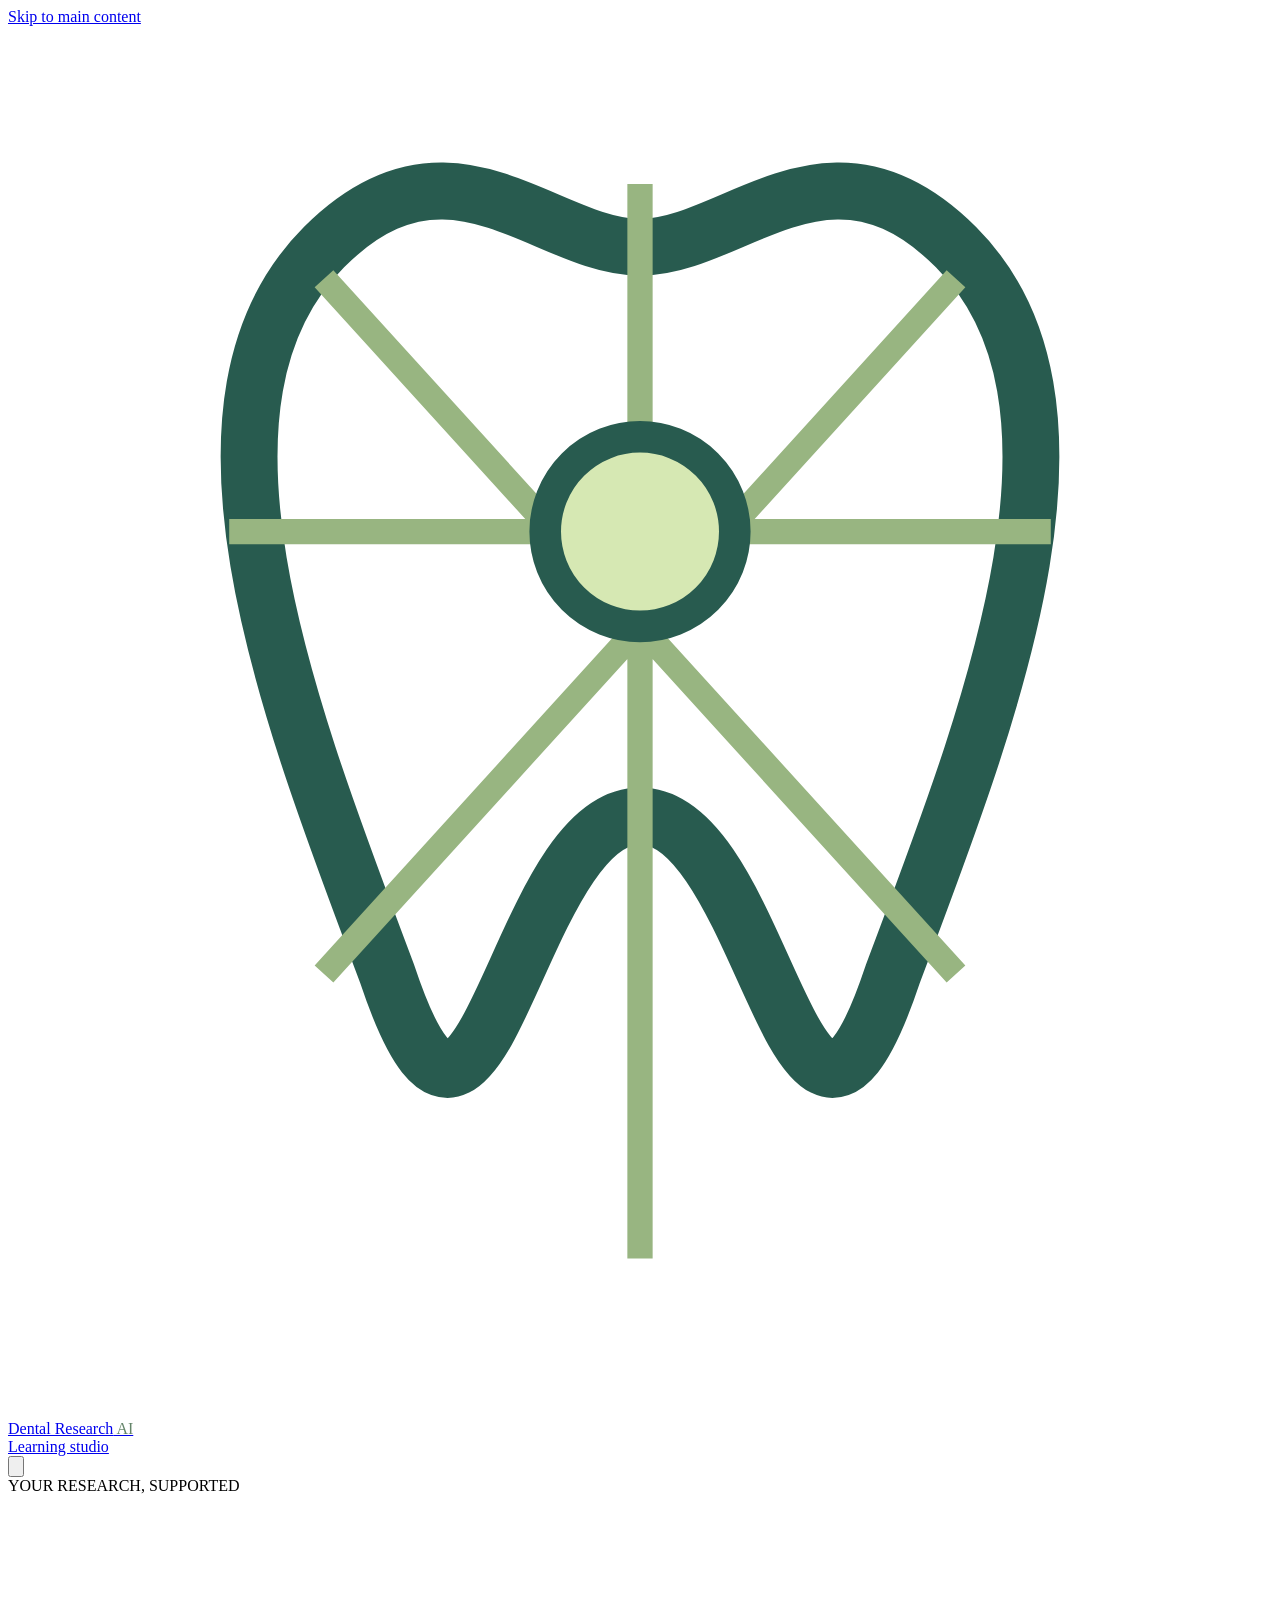
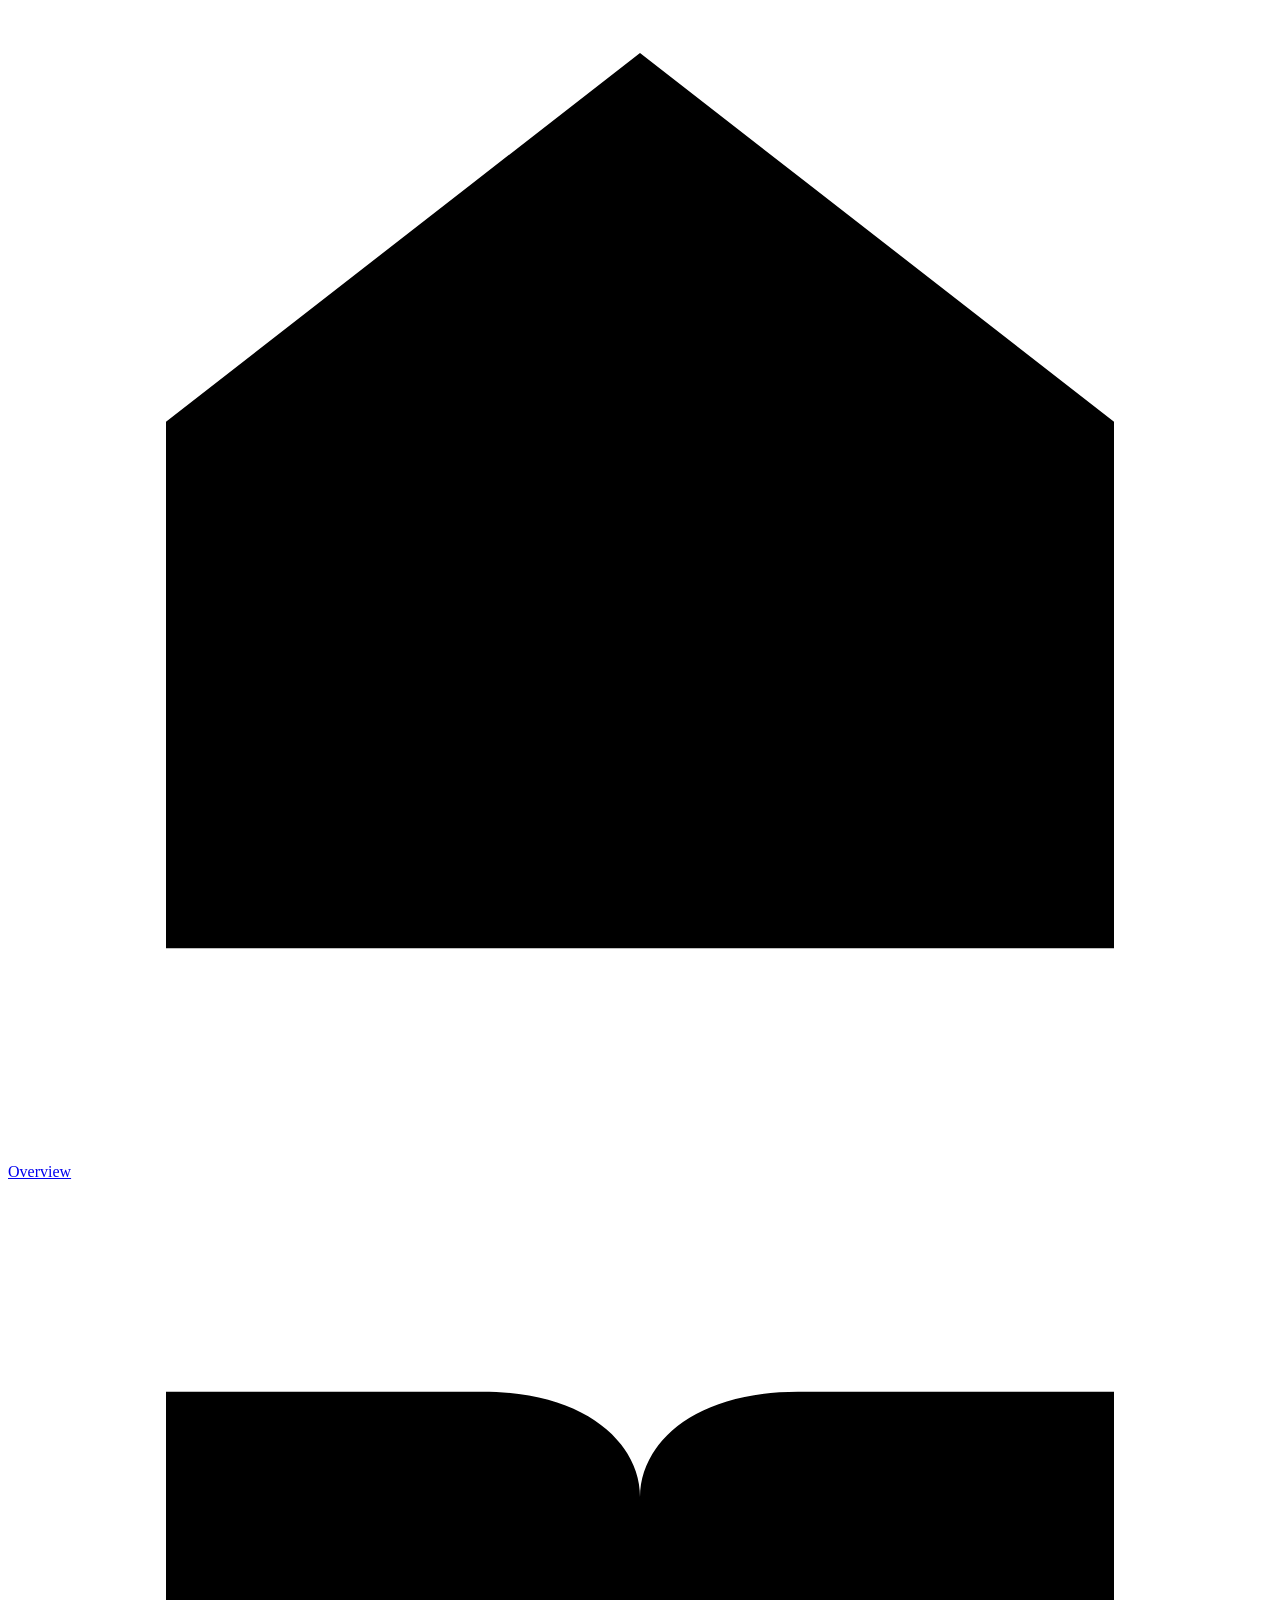
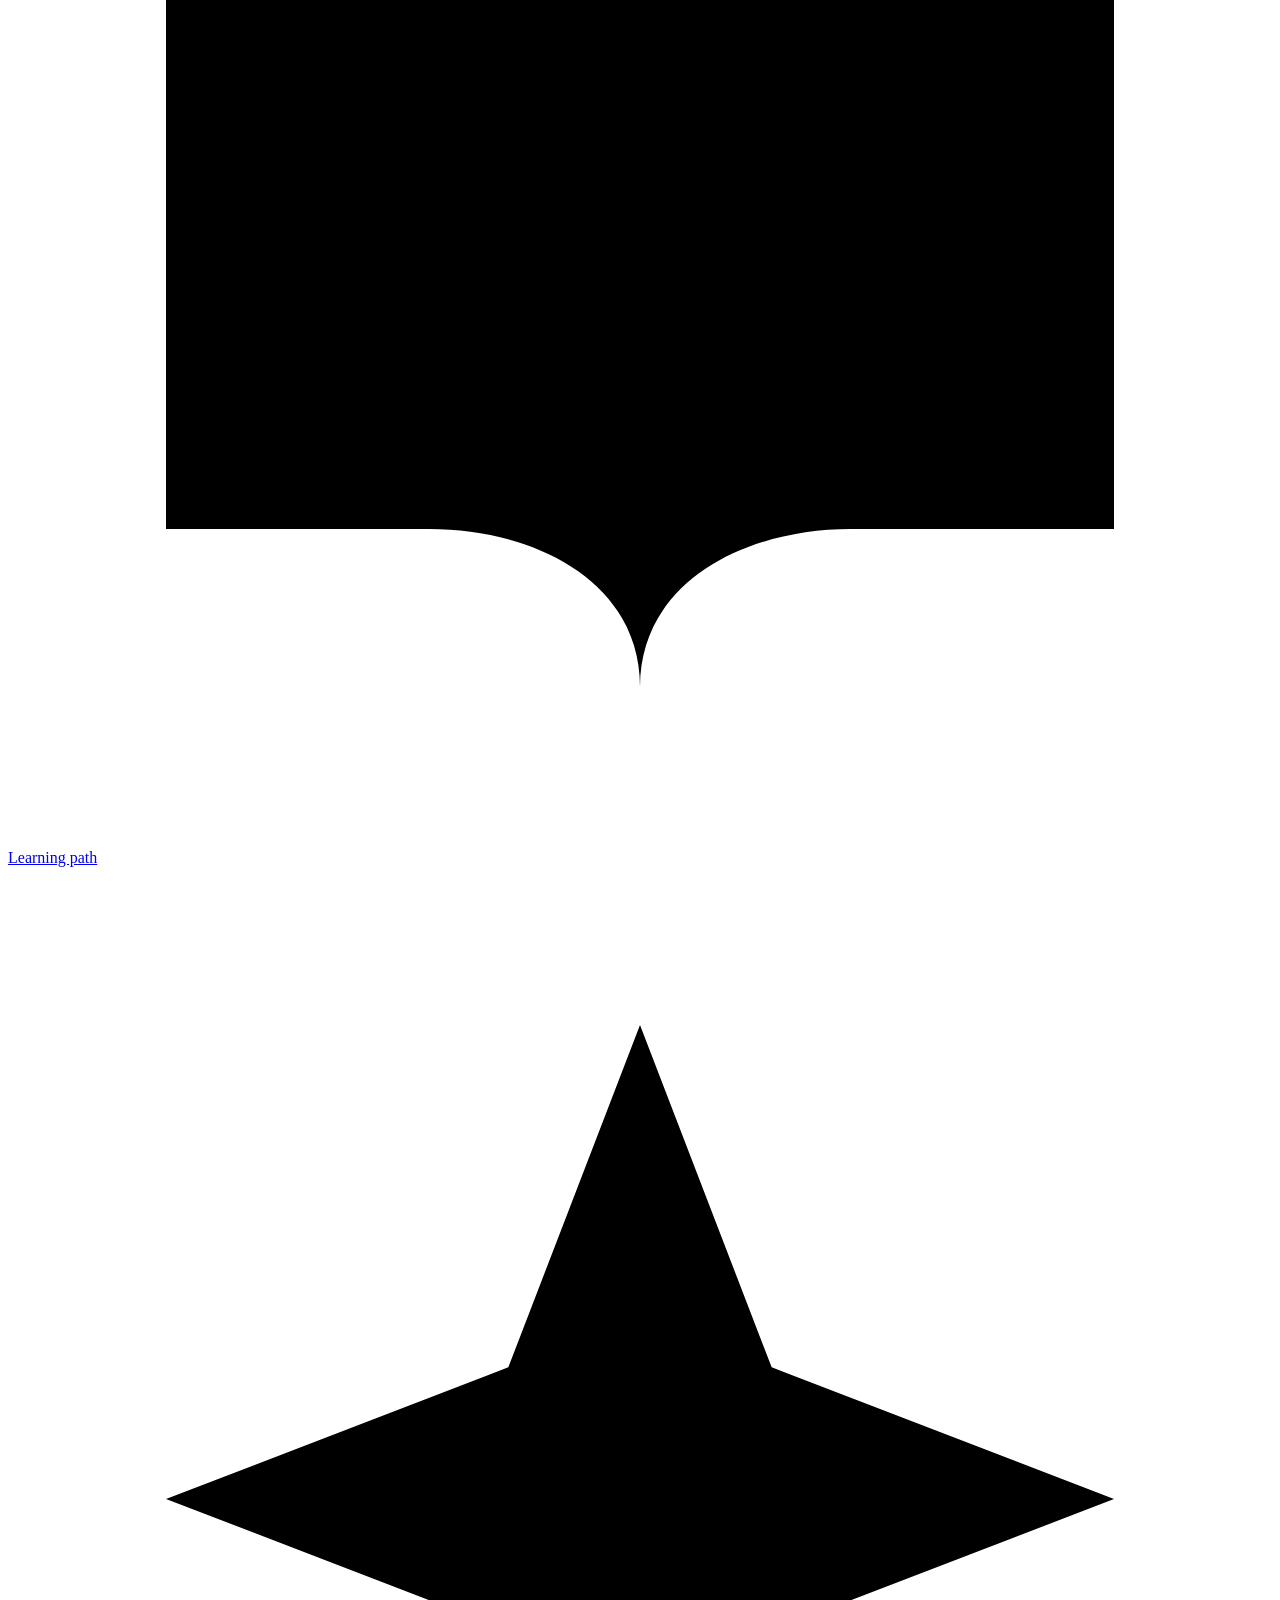
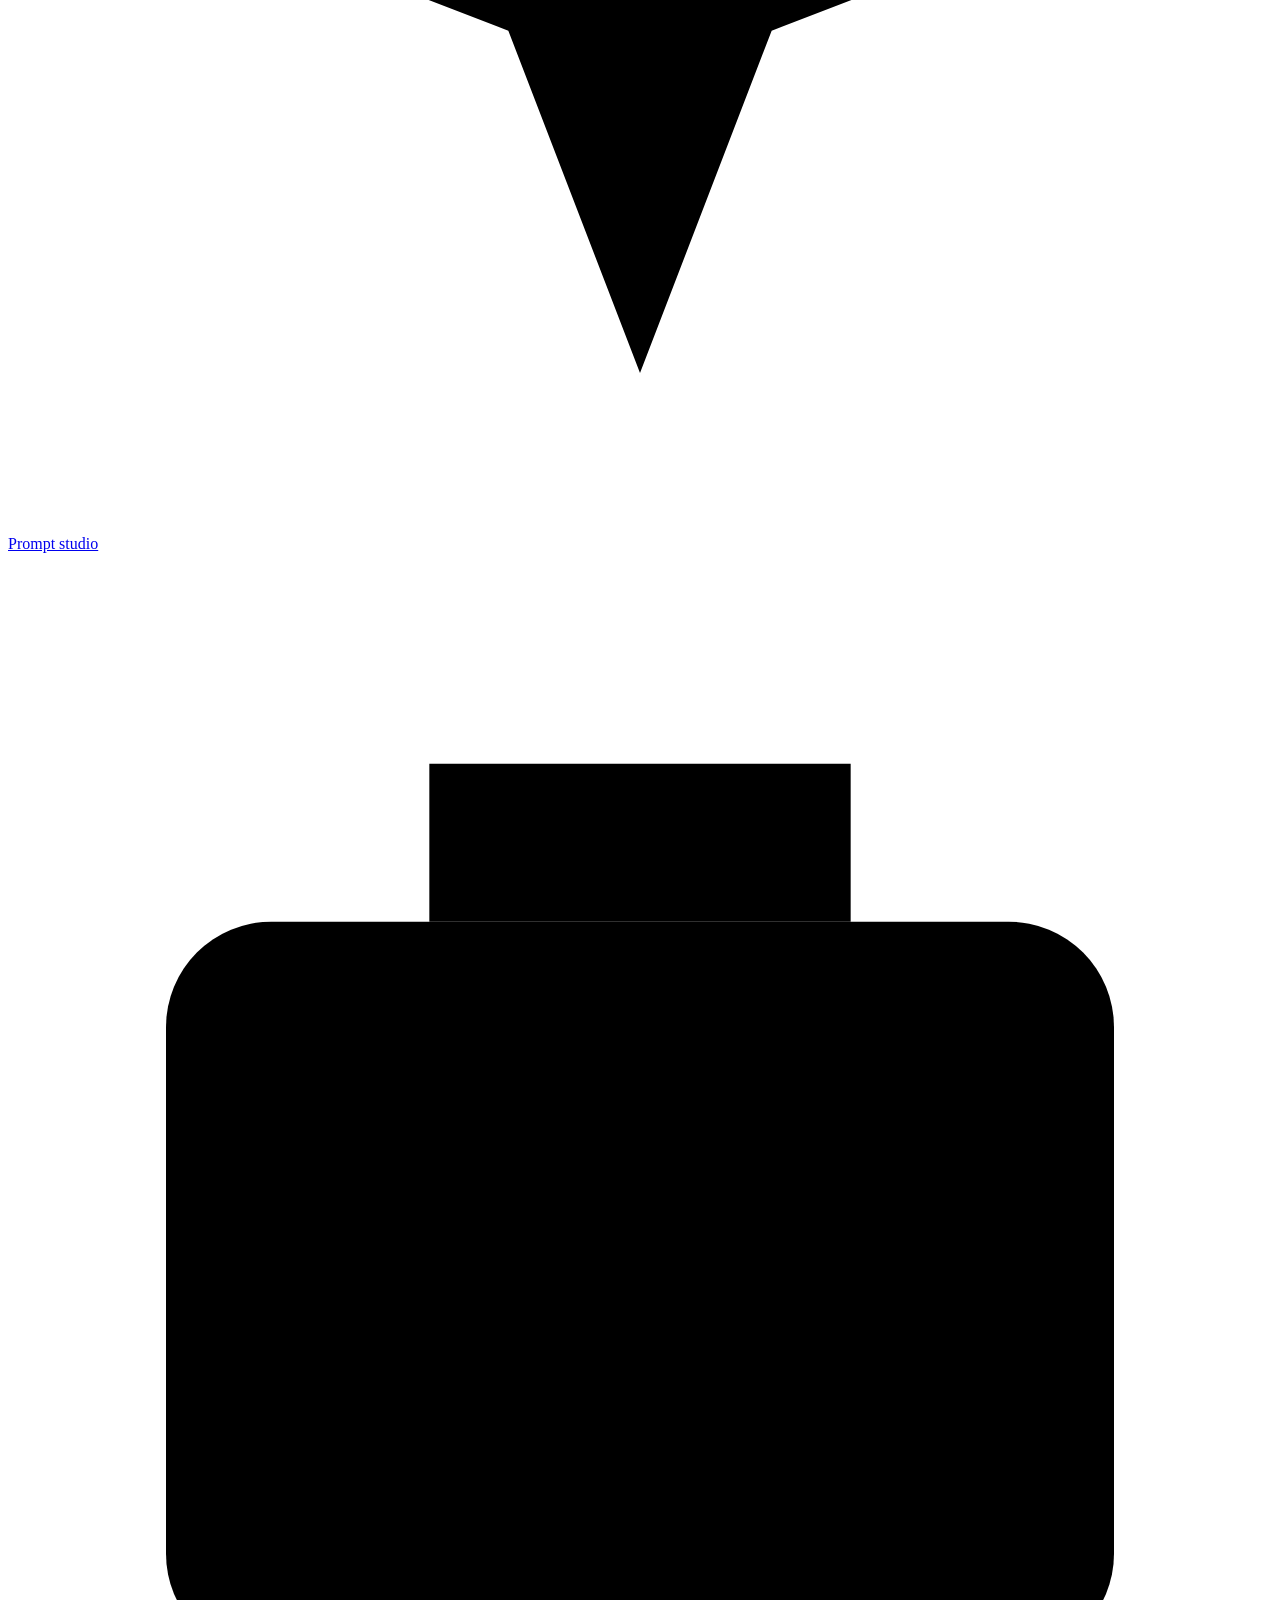
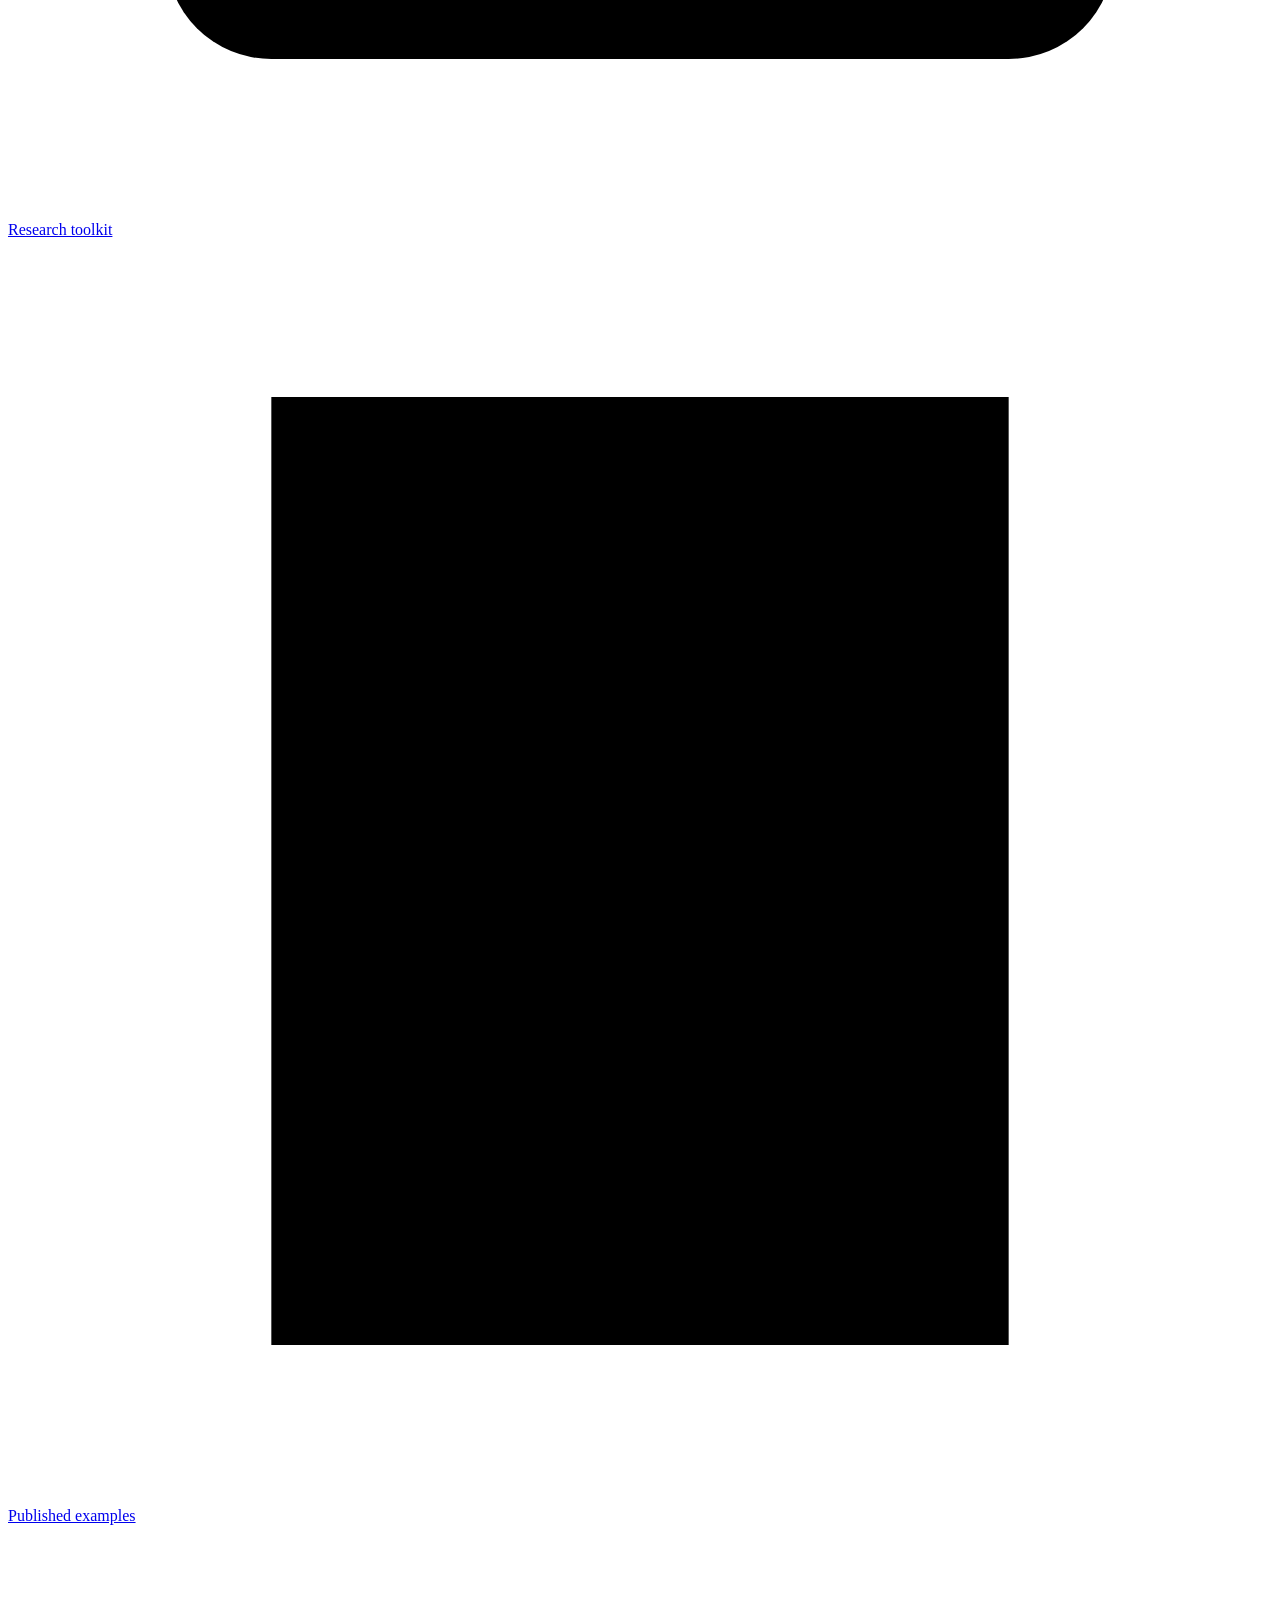
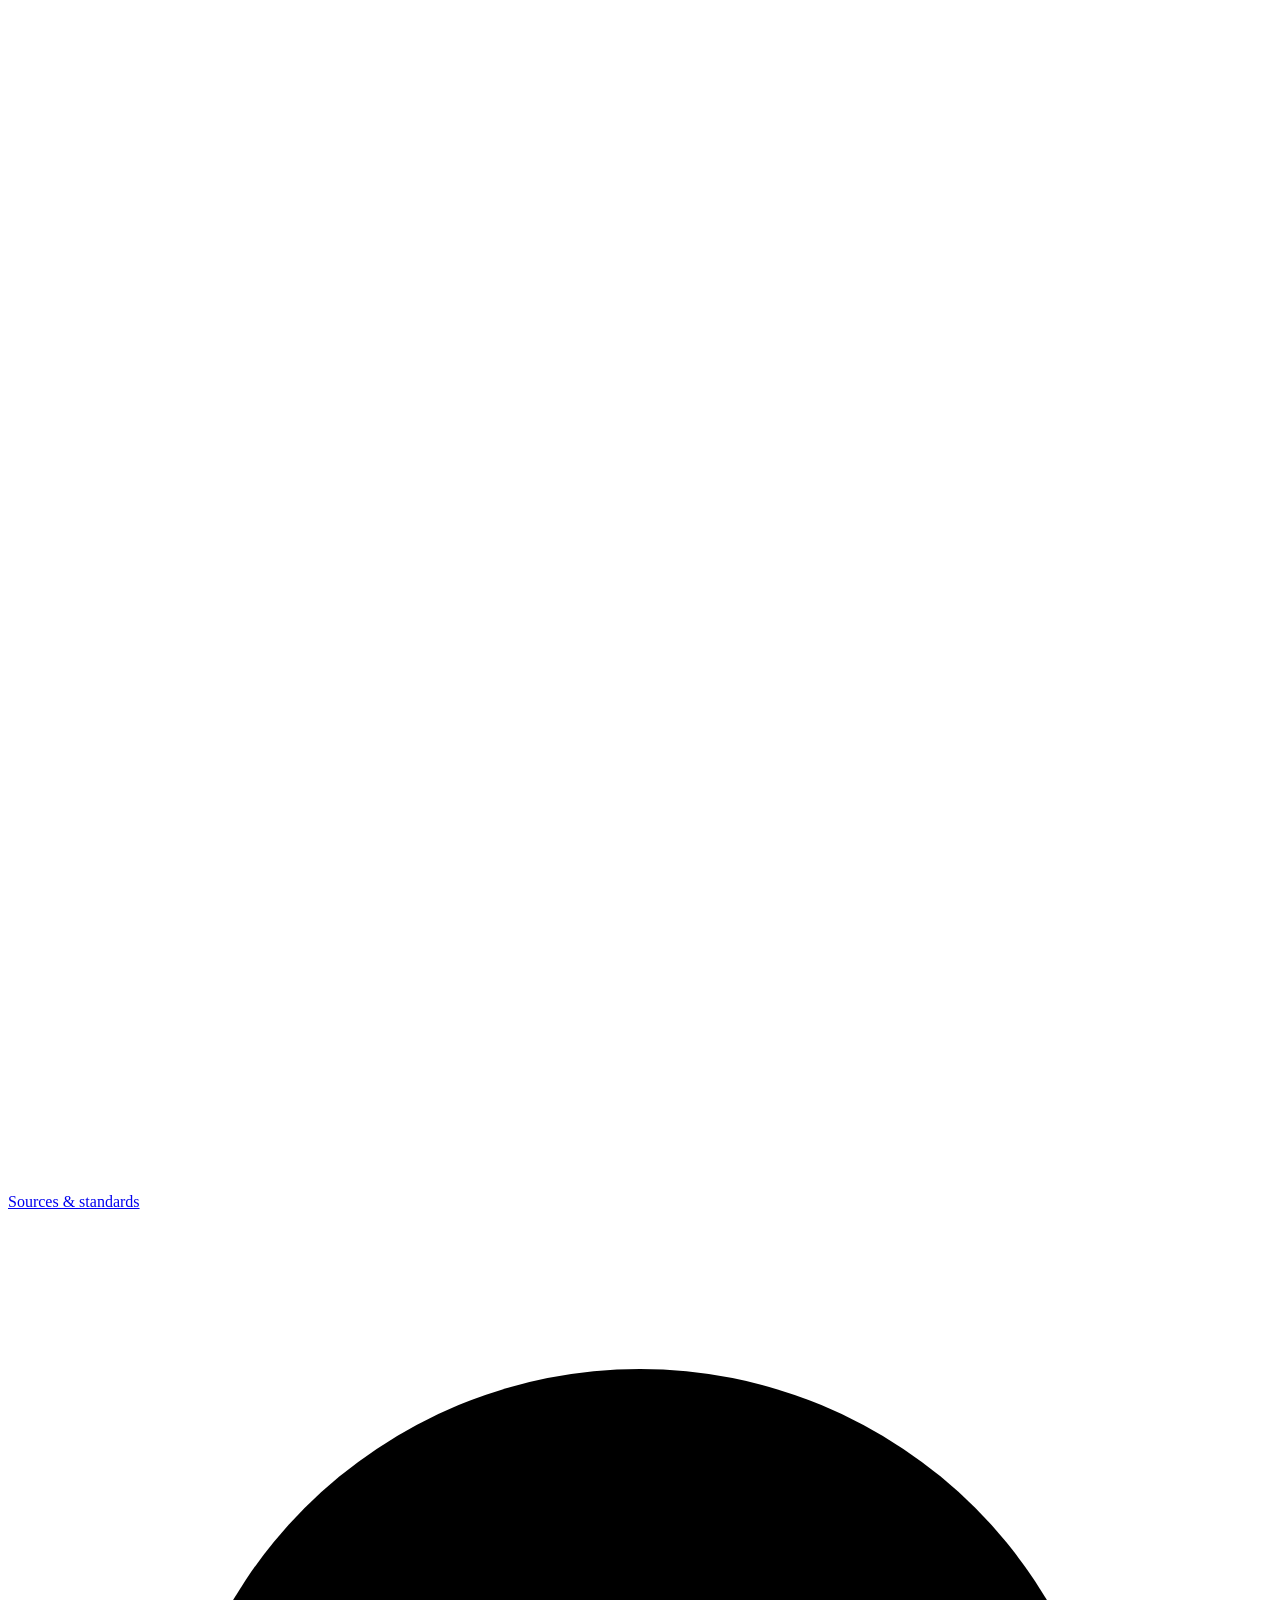
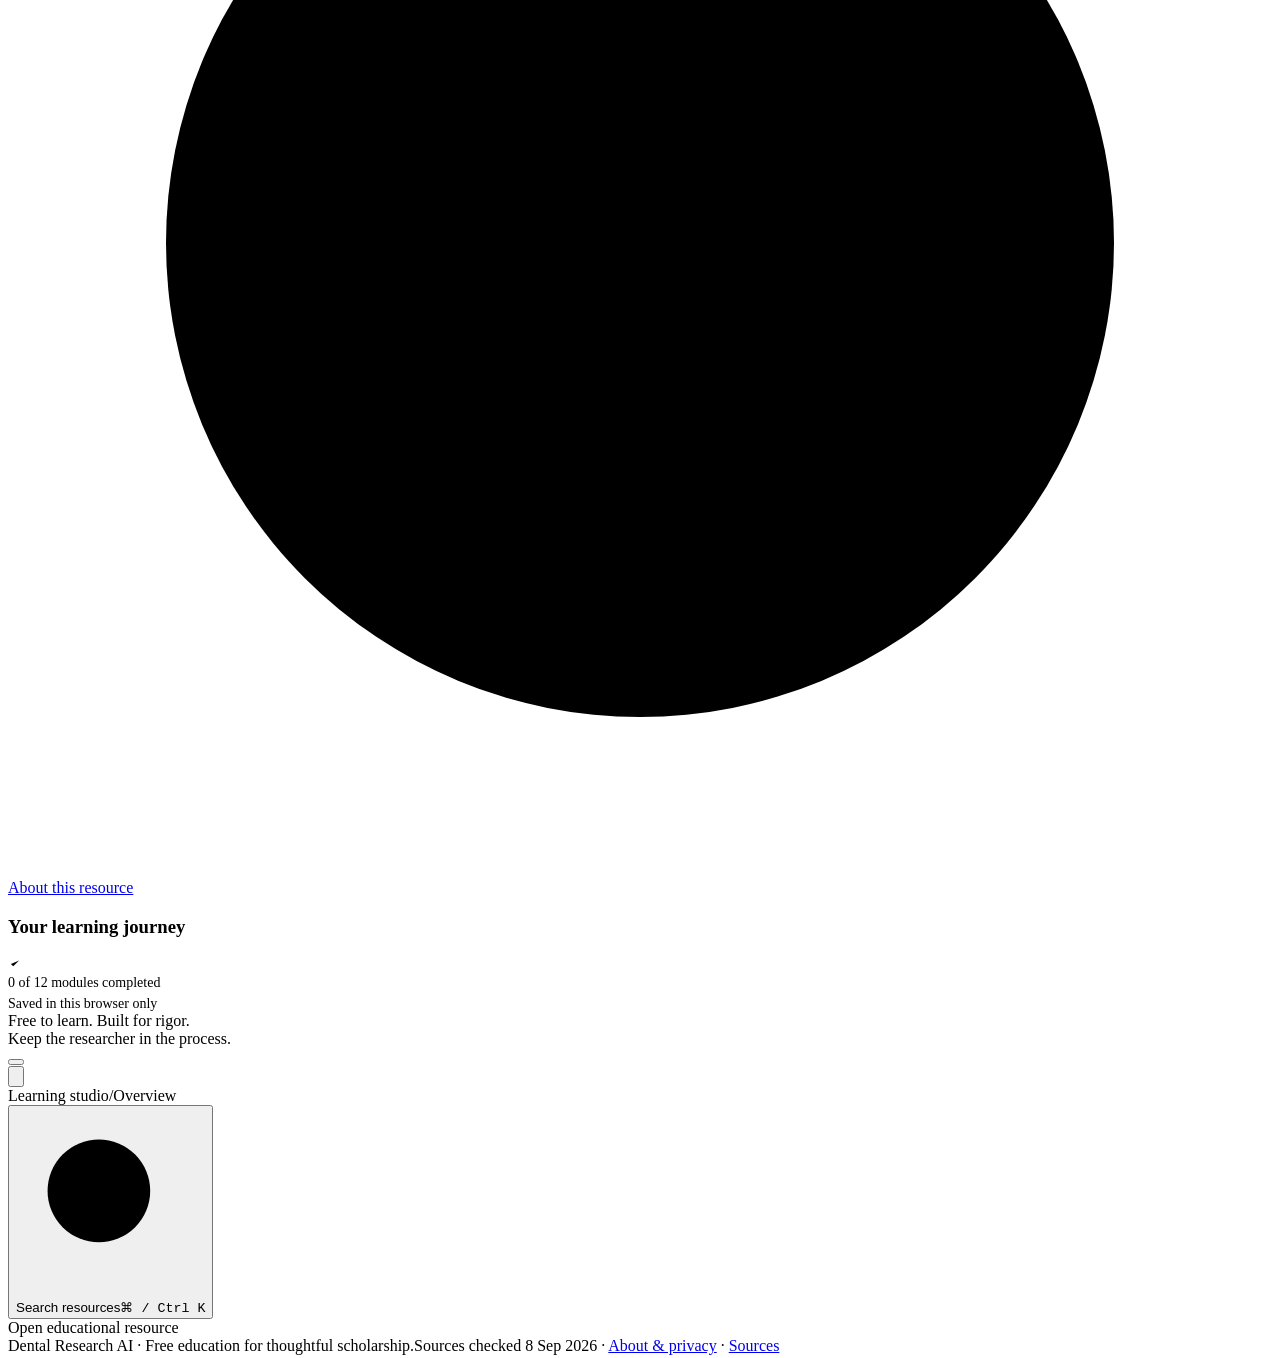
==== commit fc3cb1f1: "Ground learning examples in five JOP publications and add practical AI resource workflows" ====
--- a/src/shell.html
+++ b/src/shell.html
@@ -45,6 +45,7 @@
   <a class="nav-link" href="#learn" data-page="learn"><svg class="icon" viewBox="0 0 24 24" aria-hidden="true"><path d="M3 4h6c2 0 3 1 3 2v15c0-2-2-3-4-3H3zm18 0h-6c-2 0-3 1-3 2v15c0-2 2-3 4-3h5z"/></svg>Learning path</a>
   <a class="nav-link" href="#prompts" data-page="prompts"><svg class="icon" viewBox="0 0 24 24" aria-hidden="true"><path d="m12 3 2.5 6.5L21 12l-6.5 2.5L12 21l-2.5-6.5L3 12l6.5-2.5z"/></svg>Prompt studio</a>
   <a class="nav-link" href="#toolkit" data-page="toolkit"><svg class="icon" viewBox="0 0 24 24" aria-hidden="true"><rect x="3" y="7" width="18" height="14" rx="2"/><path d="M8 7V4h8v3M3 12h18M9 12v3h6v-3"/></svg>Research toolkit</a>
+  <a class="nav-link" href="#articles" data-page="articles"><svg class="icon" viewBox="0 0 24 24" aria-hidden="true"><path d="M5 3h14v18H5zM8 7h8M8 11h8M8 15h5"/></svg>Published examples</a>
   <a class="nav-link" href="#sources" data-page="sources"><svg class="icon" viewBox="0 0 24 24" aria-hidden="true"><path d="M4 4v16m5-16v16m4-16v16m4-15 4 14M2 21h20"/></svg>Sources & standards</a>
   <a class="nav-link" href="#about" data-page="about"><svg class="icon" viewBox="0 0 24 24" aria-hidden="true"><circle cx="12" cy="12" r="9"/><path d="M12 11v6M12 7h.01"/></svg>About this resource</a>
  </nav>
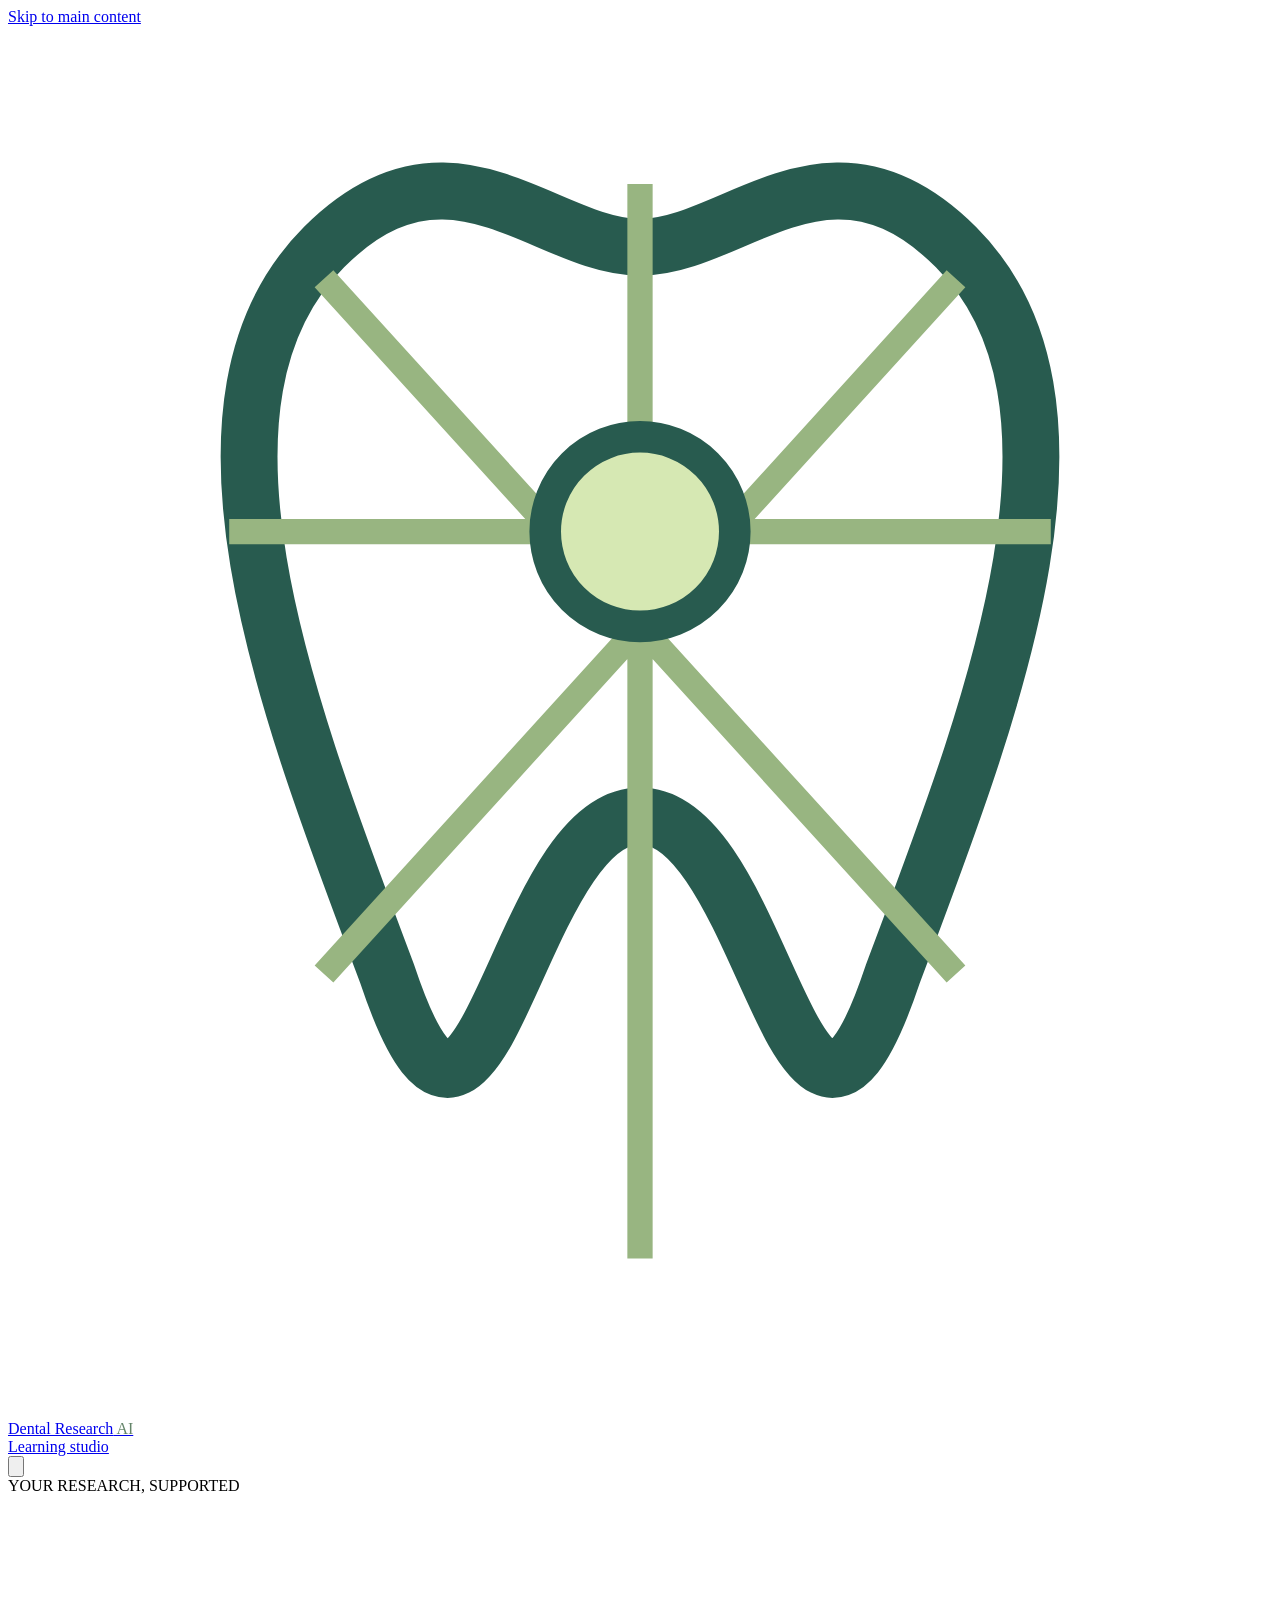
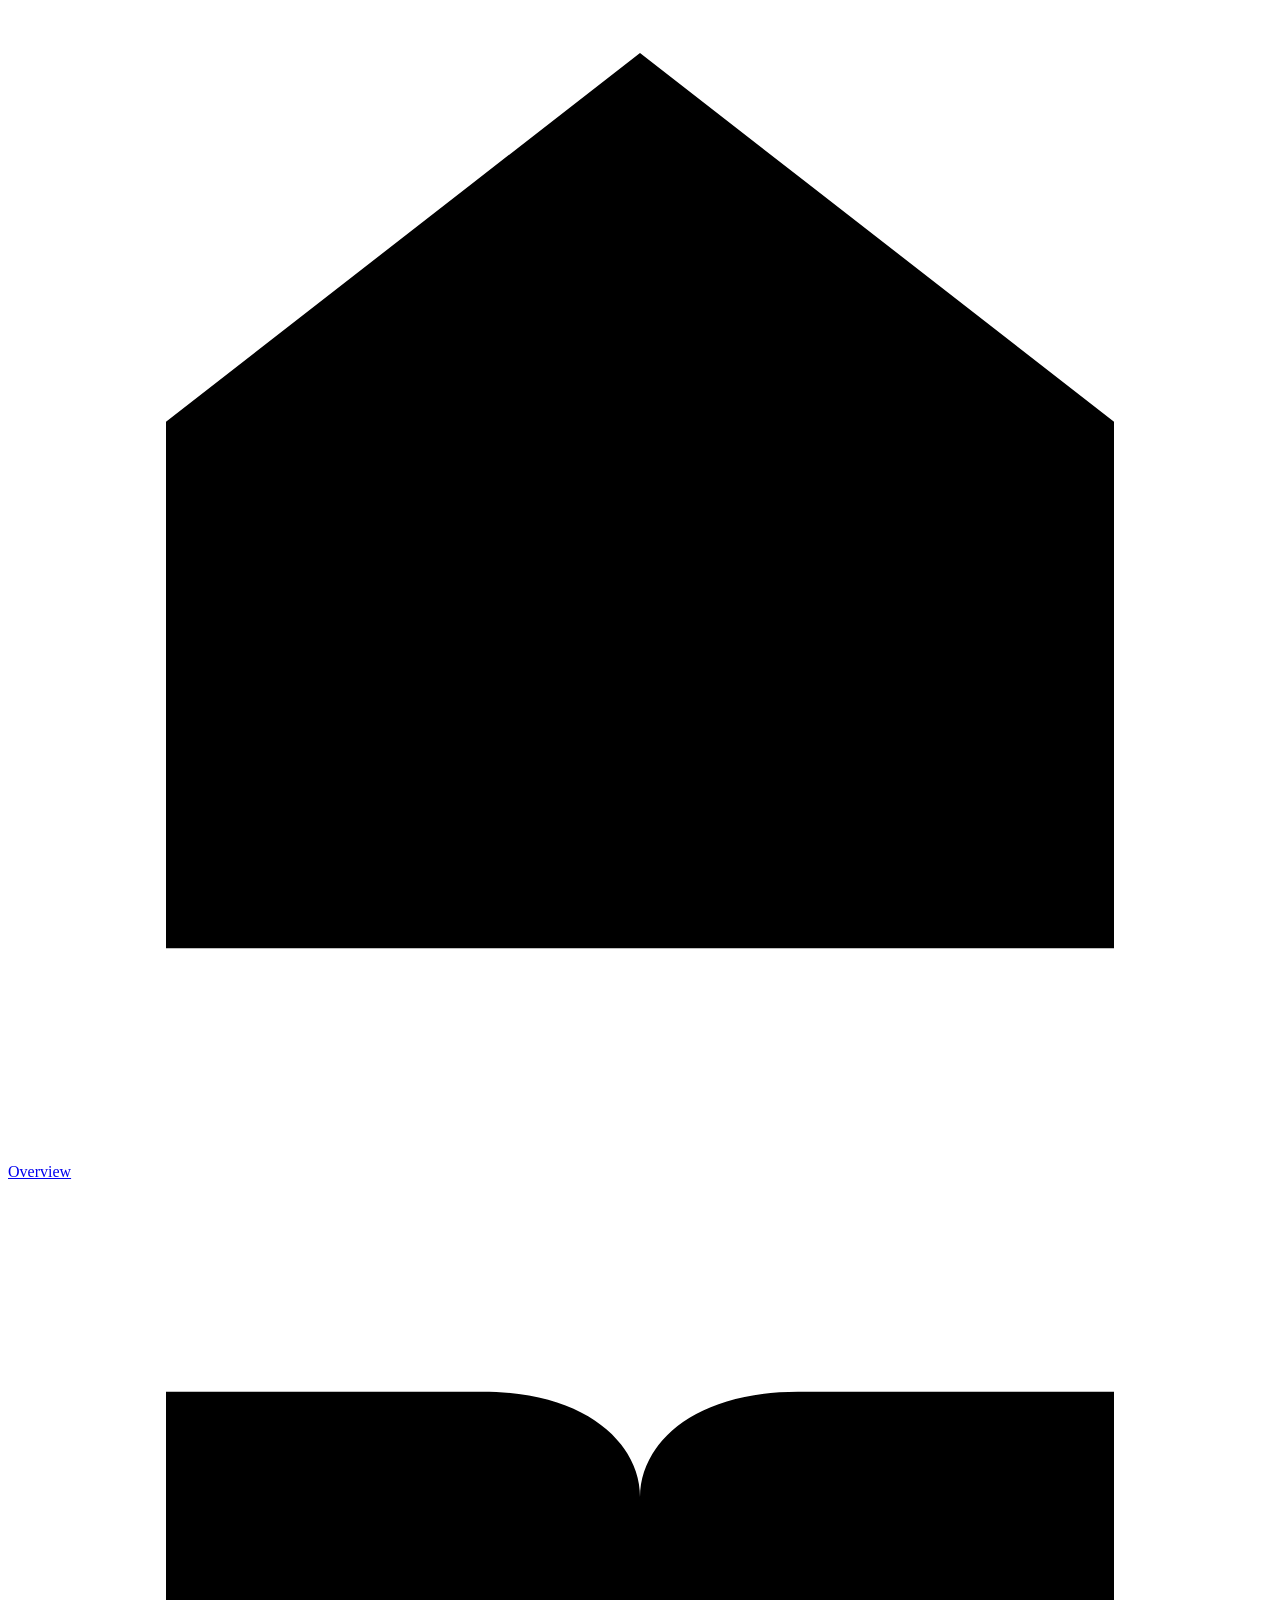
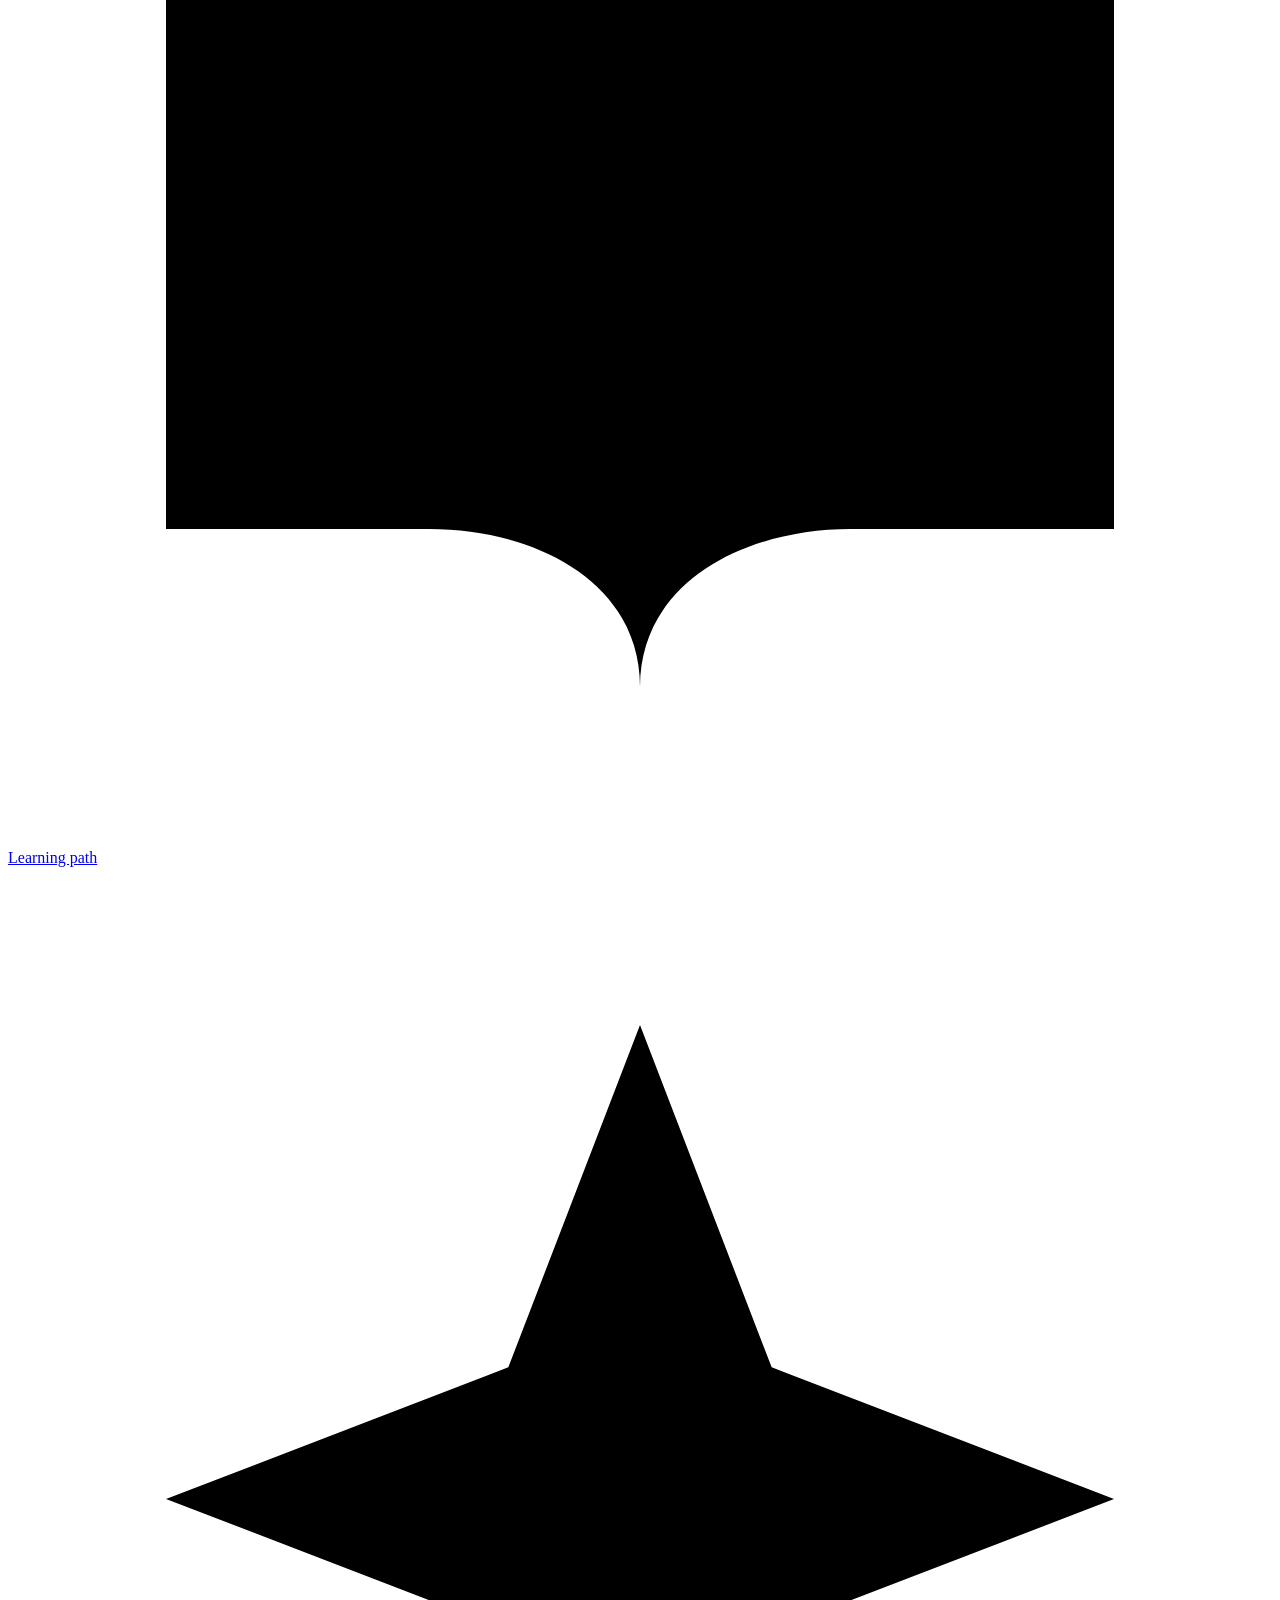
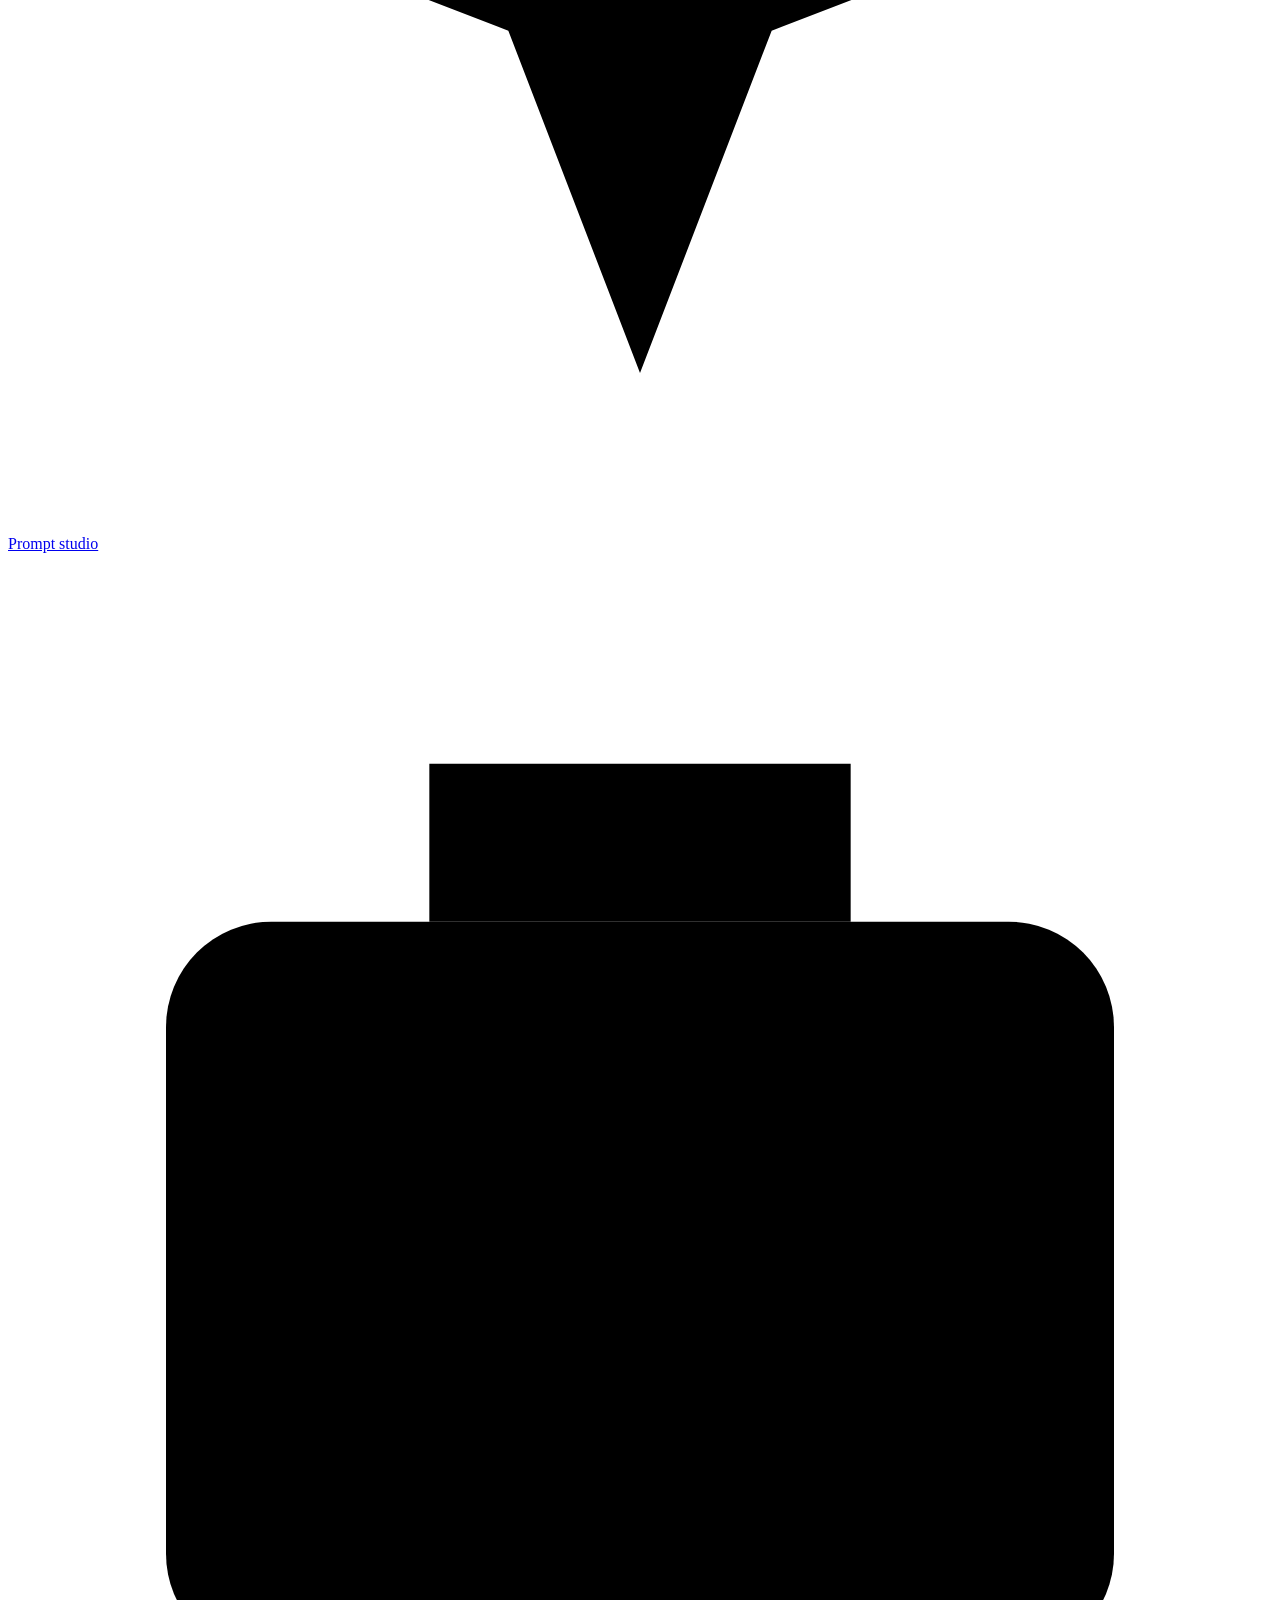
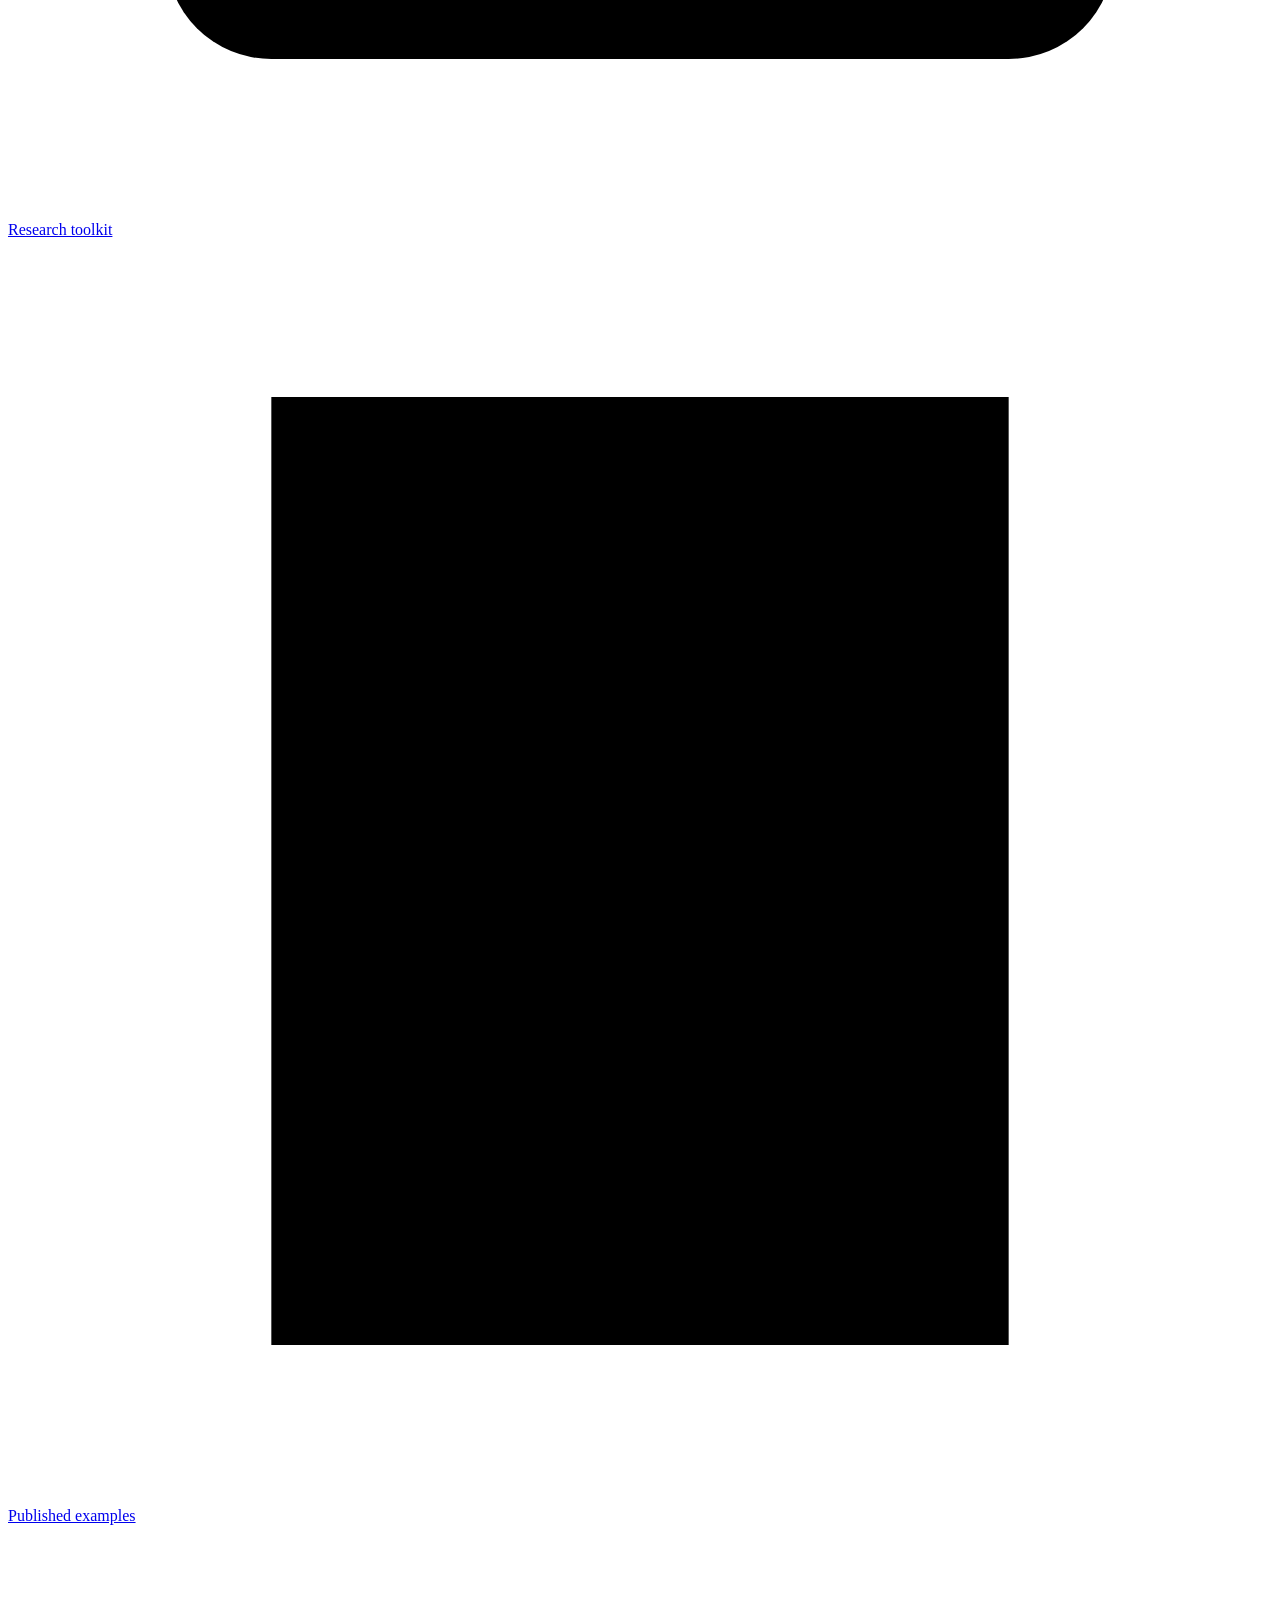
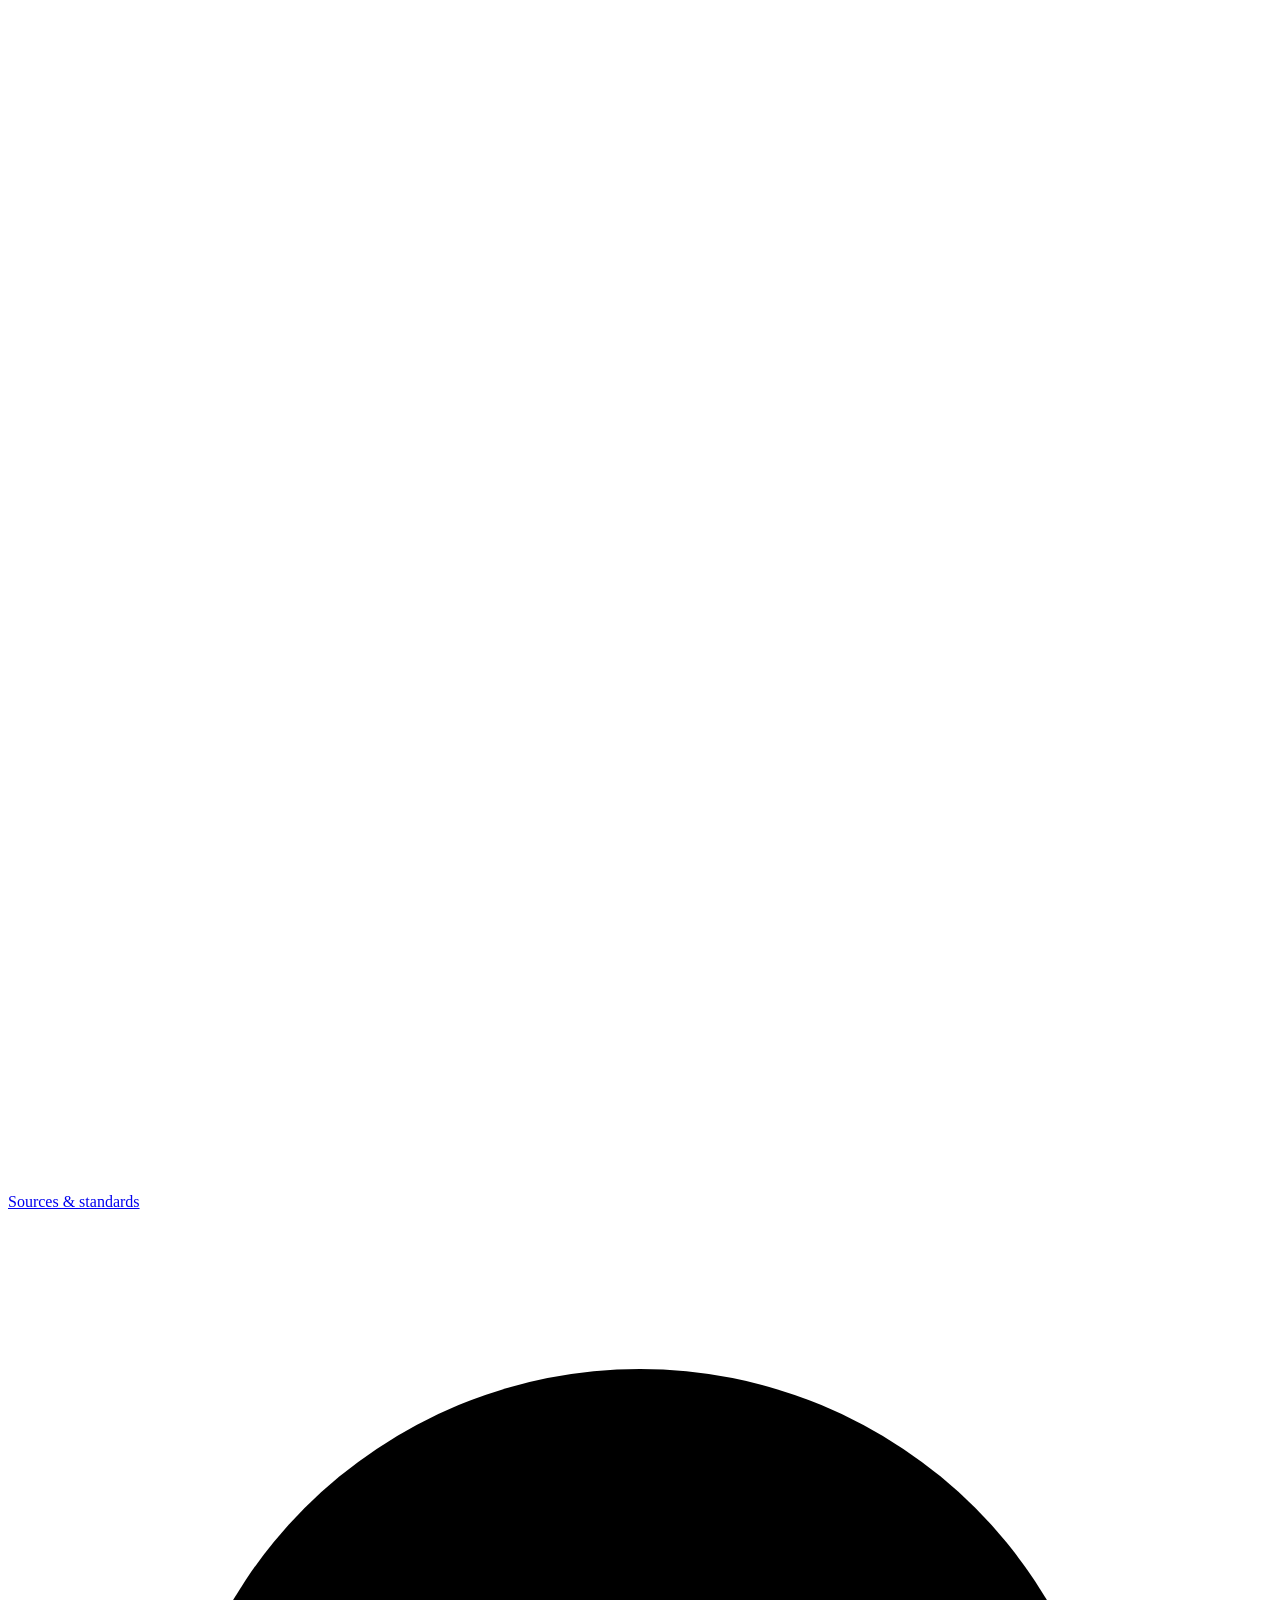
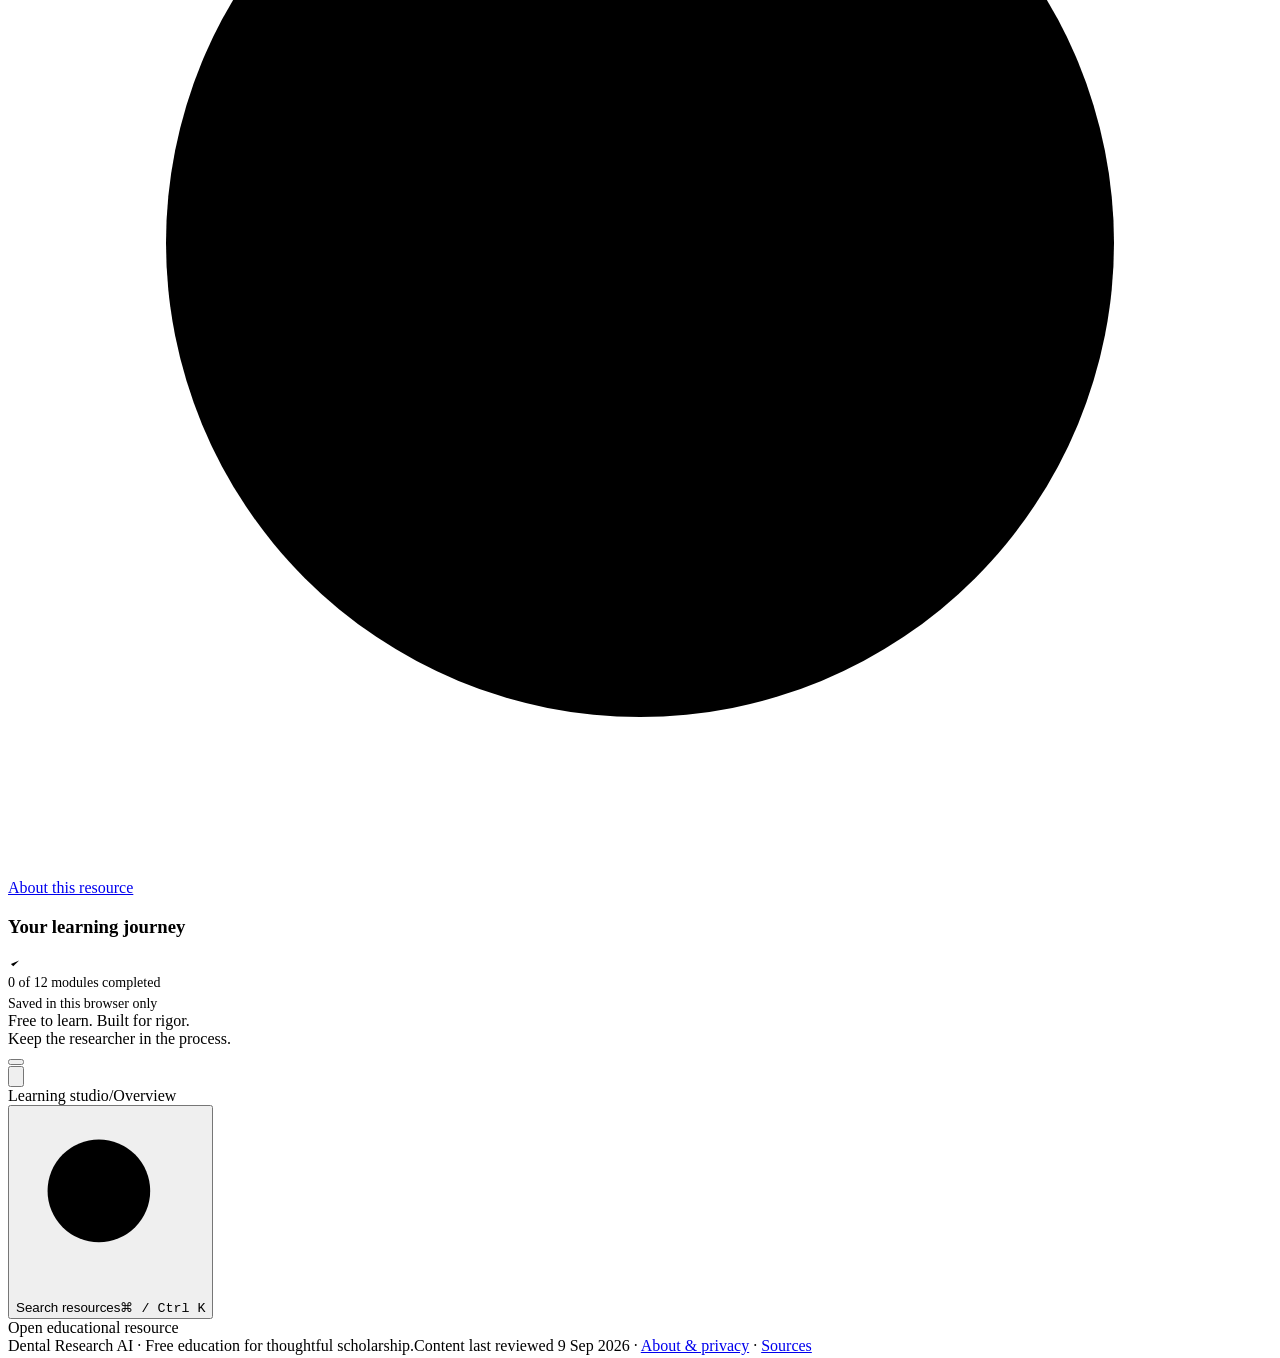
==== commit 4871e33c: "Use a single site-wide content review date" ====
--- a/src/shell.html
+++ b/src/shell.html
@@ -52,7 +52,7 @@
  <div class="sidebar-bottom"><div class="progress-box"><div class="row between"><h3>Your learning journey</h3><svg class="icon" style="width:14px;height:14px" viewBox="0 0 24 24" aria-hidden="true"><path d="m5 12 4 4L19 6"/></svg></div><div id="progress-track" class="progress-track" role="progressbar" aria-label="Learning progress" aria-valuemin="0" aria-valuemax="12" aria-valuenow="0"><div id="progress-fill" class="progress-fill" style="width:0%"></div></div><div class="small" id="progress-value" style="font-size:0.875rem">0 of 12 modules completed</div><div class="muted" id="progress-note" style="font-size:0.875rem;margin-top:5px">Saved in this browser only</div></div><div class="sidebar-note">Free to learn. Built for rigor.<br>Keep the researcher in the process.</div></div>
 </aside>
 <button class="scrim" id="scrim" tabindex="-1" aria-label="Close navigation"></button>
-<div class="app" id="app"><header class="topbar"><div class="header-start"><button class="mobile-toggle" id="mobile-toggle" aria-label="Open navigation" aria-controls="sidebar" aria-expanded="false"><svg class="icon" viewBox="0 0 24 24" aria-hidden="true"><path d="M4 6h16M4 12h16M4 18h16"/></svg></button><div class="breadcrumb"><span>Learning studio</span><span>/</span><span id="breadcrumb-current">Overview</span></div></div><div class="header-tools"><button class="search-trigger" id="open-search" aria-label="Search all lessons and tools"><svg class="icon" viewBox="0 0 24 24" aria-hidden="true"><circle cx="10.5" cy="10.5" r="6.5"/><path d="m16 16 5 5"/></svg><span>Search resources</span><kbd aria-hidden="true">⌘ / Ctrl K</kbd></button><div class="open-label"><span class="status-dot"></span>Open educational resource</div></div></header><main class="main" id="main" tabindex="-1"><noscript><div class="noscript"><h1>Dental Research AI</h1><p>This free learning website covers responsible AI use across dental research. Enable JavaScript to open the 12 lessons and local tools; no AI service or account is required.</p><p>Core principles: verify claims and references, protect confidential information, preserve actual data and research images, document AI use, and keep humans accountable.</p><p>Start with <a href="https://www.icmje.org/recommendations/browse/artificial-intelligence/">ICMJE AI guidance</a> and the <a href="https://www.equator-network.org/">EQUATOR reporting guideline finder</a>.</p></div></noscript></main><footer class="footer"><span>Dental Research AI · Free education for thoughtful scholarship.</span><span>Sources checked 8 Sep 2026 · <a href="#about">About & privacy</a> · <a href="#sources">Sources</a></span></footer></div>
+<div class="app" id="app"><header class="topbar"><div class="header-start"><button class="mobile-toggle" id="mobile-toggle" aria-label="Open navigation" aria-controls="sidebar" aria-expanded="false"><svg class="icon" viewBox="0 0 24 24" aria-hidden="true"><path d="M4 6h16M4 12h16M4 18h16"/></svg></button><div class="breadcrumb"><span>Learning studio</span><span>/</span><span id="breadcrumb-current">Overview</span></div></div><div class="header-tools"><button class="search-trigger" id="open-search" aria-label="Search all lessons and tools"><svg class="icon" viewBox="0 0 24 24" aria-hidden="true"><circle cx="10.5" cy="10.5" r="6.5"/><path d="m16 16 5 5"/></svg><span>Search resources</span><kbd aria-hidden="true">⌘ / Ctrl K</kbd></button><div class="open-label"><span class="status-dot"></span>Open educational resource</div></div></header><main class="main" id="main" tabindex="-1"><noscript><div class="noscript"><h1>Dental Research AI</h1><p>This free learning website covers responsible AI use across dental research. Enable JavaScript to open the 12 lessons and local tools; no AI service or account is required.</p><p>Core principles: verify claims and references, protect confidential information, preserve actual data and research images, document AI use, and keep humans accountable.</p><p>Start with <a href="https://www.icmje.org/recommendations/browse/artificial-intelligence/">ICMJE AI guidance</a> and the <a href="https://www.equator-network.org/">EQUATOR reporting guideline finder</a>.</p></div></noscript></main><footer class="footer"><span>Dental Research AI · Free education for thoughtful scholarship.</span><span>Content last reviewed 9 Sep 2026 · <a href="#about">About & privacy</a> · <a href="#sources">Sources</a></span></footer></div>
 <dialog class="dialog" id="search-dialog" aria-label="Search lessons and research tools"><div class="dialog-head"><svg class="icon" viewBox="0 0 24 24" aria-hidden="true"><circle cx="10.5" cy="10.5" r="6.5"/><path d="m16 16 5 5"/></svg><label class="sr-only" for="global-search">Search lessons and tools</label><input id="global-search" type="search" placeholder="Search lessons, prompts, and tools…" autocomplete="off"><button id="close-search" class="icon-button" aria-label="Close search"><svg class="icon" viewBox="0 0 24 24" aria-hidden="true"><path d="m5 5 14 14M5 19 19 5"/></svg></button></div><div class="search-results" id="search-results"></div><div class="dialog-foot"><span id="search-count" aria-live="polite"></span> · Press Escape to close</div></dialog>
 <div class="toast" id="toast" role="status" aria-live="polite"></div>
 <script>/* SITE_CONTENT */</script>
